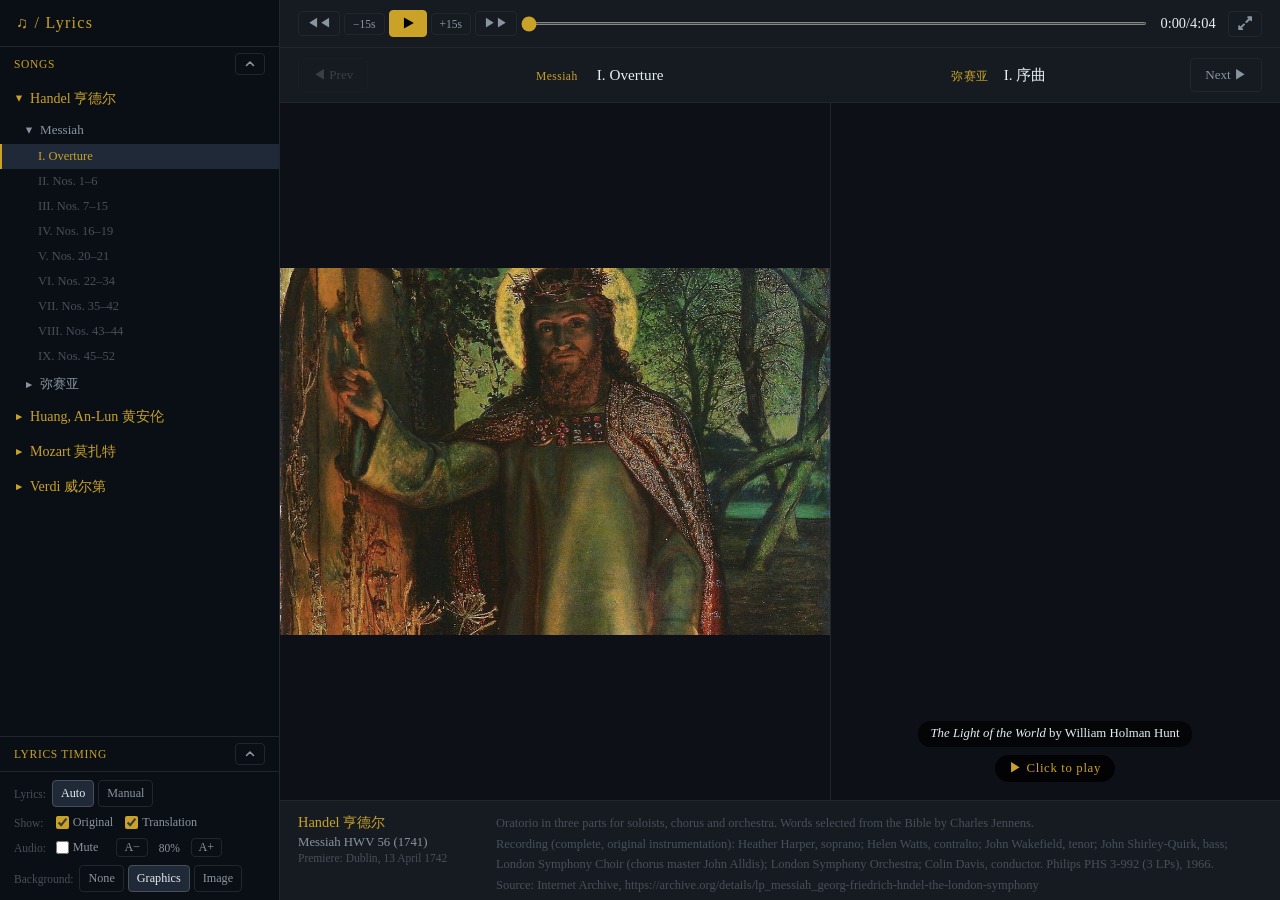
==== index.html @ 3112aa7f "Set default lyrics font size to 80%; update related documentation" ====
<!DOCTYPE html>
<html lang="zh-CN">
<head>
  <meta charset="UTF-8">
  <meta name="viewport" content="width=device-width, initial-scale=1.0">
  <title>Player with Lyrics</title>
  <link rel="stylesheet" href="common.css">
</head>
<body>
<div id="app">

  <!-- ══════════════════════════════════════
       LEFT PANE — navigation tree
  ═══════════════════════════════════════ -->
  <aside id="left-pane">
    <div id="left-header">
      <h1>&#9835; / Lyrics</h1>
    </div>
    <div id="tree-panel">
      <!-- Open by default; the arrow collapses it to this title bar (see setTreePanelOpen) -->
      <div id="tree-header">
        <h2>SONGS</h2>
        <button class="ctrl-btn" id="btn-tree-toggle" aria-expanded="true" aria-controls="composer-tree"
                title="Hide songs"><svg viewBox="0 0 12 12" aria-hidden="true"><path d="M2.5 7.5 6 4l3.5 3.5"/></svg></button>
      </div>
      <div id="composer-tree"></div>
    </div>
    <div id="timing-panel" class="collapsed">
      <div id="timing-header">
        <h2>LYRICS TIMING</h2>
        <button class="ctrl-btn" id="btn-timing-toggle" aria-expanded="false" aria-controls="timing-body"
                title="Show lyrics timing"><svg viewBox="0 0 12 12" aria-hidden="true"><path d="M2.5 7.5 6 4l3.5 3.5"/></svg></button>
      </div>
      <div id="timing-body">
        <div id="timing-status"></div>
        <div id="timing-buttons">
          <button class="ctrl-btn" id="btn-record"       aria-pressed="false"
                  title="Record: while the audio plays, each line you advance to in manual mode gets the current audio time">&#9679; Rec</button>
          <button class="ctrl-btn" id="btn-timing-save"  title="Save this movement's timing to a .timing.js file (put it next to the MP3)">Save</button>
          <button class="ctrl-btn" id="btn-timing-load"  title="Load .timing.js (or older .timing.json) file(s)">Load</button>
          <button class="ctrl-btn" id="btn-timing-clear" title="Discard the timing recorded in this browser for this movement">Clear</button>
          <button class="ctrl-btn" id="btn-timing-clear-all" title="Discard the timing recorded in this browser for every movement">Clear all</button>
          <button class="ctrl-btn" id="btn-timing-export"
                  title="Write every timing kept in this browser next to its MP3 as .timing.js. Pick the app folder (the one with index.html) or the MP3 folder.">Export to MP3 folders</button>
        </div>
        <!-- Row 1: selected line's number, audio time elapsed. Row 2: its first characters, its start time (seconds),
             or a hint when no line is selected -->
        <div id="timing-line-time" title="Selected lyric line" hidden>
          <span id="line-number"></span><span id="line-elapse" title="Audio time elapsed"></span>
          <span id="line-text"></span><span id="line-start" title="Start time of the line"></span>
          <span id="line-hint" hidden>(No line selected)</span>
        </div>
        <input type="file" id="timing-file-input" accept=".js,.json" multiple hidden>
      </div>
    </div>
    <div id="view-panel" class="collapsed">
      <!-- Smartphone only: the panel starts collapsed to this title bar unless the URL says open; see setViewPanelOpen -->
      <div id="view-header">
        <h2>VIEW OPTIONS</h2>
        <button class="ctrl-btn" id="btn-view-toggle" aria-expanded="false" aria-controls="view-body"
                title="Show view options"><svg viewBox="0 0 12 12" aria-hidden="true"><path d="M2.5 7.5 6 4l3.5 3.5"/></svg></button>
      </div>
      <div id="view-body">
        <div id="mode-toggle" role="group" aria-label="Lyrics highlight mode">
          <span id="mode-toggle-label">Lyrics:</span>
          <button class="ctrl-btn" data-mode="auto"   title="Highlight follows audio playback">Auto</button>
          <button class="ctrl-btn" data-mode="manual" title="Operator advances lyrics: &darr; / &rarr; next, &uarr; / &larr; back">Manual</button>
        </div>
        <div id="lyrics-shown" role="group" aria-label="Lyrics shown"
             title="Which lyrics and titles to show; at least one must be checked">
          <span id="lyrics-shown-label">Show:</span>
          <label><input type="checkbox" value="original"    checked> Original</label>
          <label><input type="checkbox" value="translation" checked> Translation</label>
        </div>
        <!-- On a mobile device the Mute box is hidden and the row is titled Font: instead (see common.css) -->
        <div id="audio-options" role="group" aria-labelledby="audio-options-label">
          <span id="audio-options-label"><span class="label-audio">Audio:</span><span class="label-font">Font:</span></span>
          <label title="Silence the audio; it keeps playing, so the lyrics follow it as usual"><input type="checkbox" id="chk-mute"> Mute</label>
          <span id="font-size-ctl" title="Lyrics font size">
            <button class="ctrl-btn" id="btn-font-down" aria-label="Smaller lyrics">A&minus;</button>
            <span id="font-size-value" title="Click to reset">80%</span>
            <button class="ctrl-btn" id="btn-font-up" aria-label="Larger lyrics">A+</button>
          </span>
        </div>
        <!-- Behind the lyrics panel: the plain page color, graphics or a picture (see BACKGROUND in app.js) -->
        <div id="background-toggle" role="group" aria-label="Lyrics background">
          <span id="background-toggle-label">Background:</span>
          <button class="ctrl-btn" data-bg="none"     title="Plain background">None</button>
          <button class="ctrl-btn" data-bg="graphics" title="Soft colored lights, drifting while the music plays">Graphics</button>
          <button class="ctrl-btn" data-bg="image"    title="The movement's picture, dimmed and blurred">Image</button>
        </div>
        <!-- Which version of the pictures Image mode shows, for a movement that has two (see PICTURE VERSIONS in
             app.js); shown only then -->
        <div id="pictures-toggle" role="group" aria-label="Image set" hidden>
          <span id="pictures-toggle-label">Image set:</span>
          <button class="ctrl-btn" data-pictures="1">1</button>
          <button class="ctrl-btn" data-pictures="2">2</button>
        </div>
      </div>
    </div>
  </aside>

  <!-- ══════════════════════════════════════
       RIGHT PANE
  ═══════════════════════════════════════ -->
  <main id="right-pane">

    <!-- Playback control section -->
    <div id="playback-controls">
      <!-- &#xFE0E; after each triangle: draw it as text, as a computer does, not as an emoji (iPhone). The play / pause
           icon is an SVG (see showPlaying in app.js), so it looks the same whatever fonts the device has -->
      <button class="ctrl-btn" id="btn-rewind-start" title="Rewind to beginning">&#9664;&#xFE0E;&#9664;&#xFE0E;</button>
      <button class="ctrl-btn" id="btn-rewind-15"    title="Rewind 15 seconds">&#8722;15s</button>
      <button class="ctrl-btn" id="btn-play-pause"   title="Play / Pause"
              aria-label="Play / Pause"><svg viewBox="0 0 12 12" aria-hidden="true"><path d="M2.5 1.25 11 6l-8.5 4.75z"/></svg></button>
      <button class="ctrl-btn" id="btn-ff-15"        title="Fast forward 15 seconds">+15s</button>
      <button class="ctrl-btn" id="btn-ff-end"       title="Fast forward to end">&#9654;&#xFE0E;&#9654;&#xFE0E;</button>
      <input  type="range"     id="progress-bar" min="0" max="10000" value="0" step="1">
      <!-- The time and Max stay together: on a phone they wrap to their own row as one -->
      <div id="time-max">
        <span   id="time-display">0:00/0:00</span>
        <button class="ctrl-btn" id="btn-maximize" title="Maximize lyrics panel (Esc to restore)"
                aria-label="Maximize lyrics panel"><svg viewBox="0 0 12 12"
                aria-hidden="true"><path d="M7 5l4-4M8.5 1H11v2.5M5 7l-4 4M1 8.5V11h2.5"/></svg></button>
      </div>
    </div>

    <!-- Song navigation section (Prev / Next + now playing) -->
    <div id="song-nav">
      <button class="ctrl-btn" id="btn-prev">&#9664; Prev</button>
      <div id="now-playing">
        <span id="np-original"><span id="np-label"></span>
          <span id="np-title">Select a movement to begin</span></span>
        <span id="np-translation" hidden><span id="np-label-translation"></span><span id="np-title-translation"></span></span>
      </div>
      <button class="ctrl-btn" id="btn-next">Next &#9654;</button>
      <button class="ctrl-btn" id="btn-play-pause-max" title="Play / Pause (Space)"
              aria-label="Play / Pause" hidden><svg viewBox="0 0 12 12" aria-hidden="true"><path d="M2.5 1.25 11 6l-8.5 4.75z"/></svg></button>
      <button class="ctrl-btn" id="btn-restore" title="Back to the normal layout (Esc)"
              aria-label="Back to the normal layout" hidden><svg viewBox="0 0 12 12"
              aria-hidden="true"><path d="M11 1 7 5M7 2.5V5h2.5M1 11l4-4M2.5 7H5v2.5"/></svg></button>
    </div>

    <!-- Song playing section -->
    <div id="song-display">
      <!-- Background behind the lyrics (see BACKGROUND in app.js): graphics, or a picture that falls back to them -->
      <div id="lyrics-bg" aria-hidden="true">
        <div class="bg-graphics"><span></span><span></span><span></span></div>
        <img class="bg-image" alt="">
      </div>
      <!-- Thumbnail overlay: visible before playback, click to play. It covers exactly the lyrics panel(s) below it:
           one panel, or two (original | translation, same split as the real lyrics) while the lyrics are bilingual -->
      <div id="thumbnail-overlay" class="hidden">
        <div class="thumbnail-panel"><img id="thumbnail-img" src="" alt=""></div>
        <div class="thumbnail-panel thumbnail-panel-2"></div>
        <!-- The picture's title and painter (see PICTURE CAPTION in app.js), above the hint -->
        <div id="thumbnail-labels">
          <div id="picture-caption" hidden></div>
          <div id="thumbnail-play-hint">&#9654; Click to play</div>
        </div>
      </div>
      <div id="manual-hint" hidden><span id="rec-indicator" hidden>&#9679; REC</span>&darr;&rarr; next &nbsp; &uarr;&larr; back &nbsp; (swipe: up = next, down = back)</div>
      <div id="lyrics-container">
        <div id="lyrics-inner">
          <div class="lyrics-spacer"></div>
          <p class="no-song-msg">Select a movement from the left panel to begin.</p>
          <div class="lyrics-spacer"></div>
        </div>
      </div>
    </div>

    <!-- Info pane -->
    <div id="info-pane">
      <div id="info-left">
        <div id="info-composer">&#8212;</div>
        <div id="info-work"></div>
        <div id="info-dates"></div>
      </div>
      <div id="info-description">Select a song to see composer and work details.</div>
    </div>

  </main>
</div>

<audio id="audio" preload="metadata"></audio>

<script src="app.js"></script>
</body>
</html>
---- common.css ----
/* ============================================================
   CSS CUSTOM PROPERTIES (configuration via URL params)
   URL params: ?above-color=%23aaa&above-bg=transparent
               &below-color=%23aaa&below-bg=transparent
============================================================ */
:root {
  --lyrics-above-color: #7f94b0;
  --lyrics-above-bg: transparent;
  --lyrics-below-color: #9fb4d0;
  --lyrics-below-bg: transparent;
  --lyrics-current-color: #ffffff;
  --lyrics-current-bg: rgba(201, 162, 39, 0.12);
  --lyrics-current-border: #c9a227;
  --lyrics-chinese-width: 45%;   /* bilingual lyrics: the Chinese column (default; drag the divider to change) */
  --lyrics-original-width: var(--lyrics-chinese-width);  /* the left column (see "Bilingual lyrics" below) */
  --bg-dim: 0.7;    /* lyrics background: how much of it the page color covers, 0 to 0.95 (URL: bg-dim, percent) */
  --bg-blur: 4px;   /* lyrics background: blur of the picture (URL: bg-blur, px) */

  --bg-primary:   #0d1117;
  --bg-secondary: #161b22;
  --bg-nav:       #0a0e15;
  --accent:       #c9a227;
  --accent-light: #e8c547;
  --text-primary:   #e6edf3;
  --text-secondary: #8b949e;
  --text-muted:     #484f58;
  --border:         #21262d;
  --nav-hover:      #1c2128;
  --nav-active:     #1f2937;
}

* { box-sizing: border-box; margin: 0; padding: 0; }

/* Mobile browsers (iOS Safari especially) enlarge text when the phone is turned to landscape: keep it as styled */
html { -webkit-text-size-adjust: 100%; text-size-adjust: 100%; }

body {
  font-family: 'Georgia', 'Noto Serif SC', serif;
  background: var(--bg-primary);
  color: var(--text-primary);
  height: 100vh;
  height: 100dvh;
  overflow: hidden;
}

/* ============ APP GRID ============ */
#app {
  display: grid;
  grid-template-columns: 280px 1fr;
  height: 100vh;
}

/* ============ LEFT PANE ============ */
#left-pane {
  background: var(--bg-nav);
  border-right: 1px solid var(--border);
  display: flex;
  flex-direction: column;
  overflow: hidden;
}

#left-header {
  padding: 14px 16px;
  border-bottom: 1px solid var(--border);
  flex-shrink: 0;
}

#left-header h1 {
  font-size: 1rem;
  color: var(--accent);
  font-weight: normal;
  letter-spacing: 0.08em;
}

/* ─── Songs panel: the tree under a title bar with an arrow; open by default ─── */
/* It keeps the pane's free height even when collapsed, so the panels under it stay docked at the bottom (not on a
   mobile device, where the timing panel is hidden: see below) */
#tree-panel {
  flex: 1;
  min-height: 0;
  display: flex;
  flex-direction: column;
}

#tree-header {
  display: flex;
  align-items: center;
  justify-content: space-between;
  padding: 6px 14px;
  flex-shrink: 0;
}

#tree-panel h2 {
  font-size: 0.72rem;
  font-weight: normal;
  color: var(--accent);
  letter-spacing: 0.06em;
}

/* The tree opens downward, under the title: the arrow points down while collapsed, up while open */
#tree-panel.collapsed #btn-tree-toggle { transform: rotate(180deg); }
#tree-panel.collapsed #composer-tree { display: none; }

#composer-tree {
  flex: 1;
  overflow-y: auto;
  padding: 0 0 6px;
}

/* Tree nodes */
.tree-composer-header,
.tree-work-header {
  display: flex;
  align-items: center;
  gap: 6px;
  cursor: pointer;
  user-select: none;
  transition: background 0.15s;
}

.tree-composer-header {
  padding: 8px 14px;
  font-size: 0.88rem;
  color: var(--accent);
}

.tree-composer-header:hover { background: var(--nav-hover); }

.tree-work-header {
  padding: 6px 14px 6px 24px;
  font-size: 0.82rem;
  color: var(--text-secondary);
}

.tree-work-header:hover {
  background: var(--nav-hover);
  color: var(--text-primary);
}

/* The selected work (see SELECT WORK in app.js), highlighted like the selected movement */
.tree-work-header.active {
  background: var(--nav-active);
  color: var(--accent);
  border-left: 2px solid var(--accent);
  padding-left: 22px;
}

/* The selected artist (see SELECT ARTIST in app.js), highlighted the same way */
.tree-composer-header.active {
  background: var(--nav-active);
  border-left: 2px solid var(--accent);
  padding-left: 12px;
}

.tree-toggle {
  font-size: 0.65rem;
  display: inline-block;
  width: 10px;
  transition: transform 0.2s;
  flex-shrink: 0;
}

.tree-works, .tree-movements {
  display: none;
}

.tree-composer.open > .tree-works { display: block; }
.tree-work.open > .tree-movements { display: block; }
.tree-composer.open > .tree-composer-header .tree-toggle { transform: rotate(90deg); }
.tree-work.open > .tree-work-header .tree-toggle { transform: rotate(90deg); }

.tree-movement {
  display: flex;
  align-items: baseline;
  gap: 6px;
  padding: 5px 14px 5px 38px;
  font-size: 0.78rem;
  color: var(--text-muted);
  cursor: pointer;
  transition: background 0.15s, color 0.15s;
}

.tree-movement:hover {
  background: var(--nav-hover);
  color: var(--text-secondary);
}

.tree-movement.active {
  background: var(--nav-active);
  color: var(--accent);
  border-left: 2px solid var(--accent);
  padding-left: 36px;
}

/* ─── Lyrics timing recorder (bottom of left pane) ─── */
#timing-panel {
  flex-shrink: 0;
  border-top: 1px solid var(--border);
  padding: 10px 14px 12px;
}

#timing-header {
  display: flex;
  align-items: center;
  justify-content: space-between;
  margin-bottom: 4px;
}

#timing-panel h2 {
  font-size: 0.72rem;
  font-weight: normal;
  color: var(--accent);
  letter-spacing: 0.06em;
}

/* Up arrow; turned to point down while the panel is open. The Songs panel's arrow (above) looks the same */
#btn-timing-toggle,
#btn-tree-toggle {
  margin-left: auto;
  display: flex;
  padding: 4px 8px;
}
#btn-timing-toggle svg,
#btn-tree-toggle svg {
  width: 12px;
  height: 12px;
  fill: none;
  stroke: currentColor;
  stroke-width: 1.6;
  stroke-linecap: round;
  stroke-linejoin: round;
}
#timing-panel:not(.collapsed) #btn-timing-toggle { transform: rotate(180deg); }

/* Collapsed (the default): only the title and the arrow show */
#timing-panel.collapsed { padding: 6px 14px; }
#timing-panel.collapsed #timing-header { margin-bottom: 0; }
#timing-panel.collapsed #timing-body { display: none; }

/* The lyrics timing recorder is for a computer: never shown on a mobile device (a phone in portrait or landscape, a
   tablet: a touch screen without a mouse), nor in a window as narrow as a phone's. With nothing to keep docked at the
   bottom, the collapsed Songs panel shrinks to its title bar, so the View Options panel moves up under it */
@media (max-width: 700px), (pointer: coarse) and (hover: none) {
  #timing-panel { display: none; }
  #tree-panel.collapsed { flex: none; }
}

#timing-status {
  font-size: 0.72rem;
  color: var(--text-secondary);
  line-height: 1.5;
  white-space: pre-line;
  min-height: 4.5em;  /* 3 lines: no layout shift when the recording hint appears */
  margin-bottom: 8px;
}

#timing-buttons {
  display: grid;
  grid-template-columns: repeat(4, 1fr);
  gap: 4px;
}

#timing-buttons .ctrl-btn { padding: 5px 4px; font-size: 0.74rem; }
#timing-buttons #btn-timing-export { grid-column: 2 / -1; }

/* Selected lyric line, under the buttons: two rows of two columns
   (line number, elapsed time / first characters, start time) */
#timing-line-time {
  display: grid;
  grid-template-columns: auto auto;
  justify-content: start;
  align-items: center;
  gap: 4px 12px;
  margin-top: 8px;
  font-size: 0.72rem;
  color: var(--text-secondary);
  font-variant-numeric: tabular-nums;
}
#timing-line-time[hidden] { display: none; }

/* Shown instead of the first characters and start time while no line is selected */
#line-hint {
  grid-column: 1 / -1;
  font-style: italic;
}

/* The line's first characters: highlighted so the line is easy to spot by eye */
#line-text {
  justify-self: start;
  background: var(--accent);
  color: var(--bg-primary);
  font-weight: 600;
  padding: 1px 6px;
  border-radius: 3px;
}

#btn-record.recording,
#btn-record.recording:hover {
  background: #b3261e;
  border-color: #b3261e;
  color: #fff;
}

#rec-indicator { color: #ff5c52; margin-right: 8px; }

/* ─── Lyrics mode, lyrics shown, mute (bottom of left pane, under the timing panel) ─── */
#view-panel {
  flex-shrink: 0;
  border-top: 1px solid var(--border);
  padding: 8px 14px;
}

#view-body {
  display: flex;
  flex-wrap: wrap;
  align-items: center;
  justify-content: space-between;
  gap: 8px;
}

/* Title bar and arrow: smartphones only, where the panel is collapsible (see the max-width media query at the end) */
#view-header { display: none; }

#view-panel .ctrl-btn { padding: 5px 8px; font-size: 0.76rem; }

/* Original / Translation check boxes, and the Mute check box: a row each */
#lyrics-shown,
#audio-options {
  flex-basis: 100%;
  display: flex;
  align-items: center;
  gap: 12px;
  font-size: 0.76rem;
  color: var(--text-secondary);
}

#lyrics-shown-label,
#audio-options-label {
  min-width: 3.1em;  /* the wider one ("Audio:"), so the two rows' boxes line up */
  font-size: 0.72rem;
  color: var(--text-muted);
  margin-right: -6px;
}

#lyrics-shown label,
#audio-options label {
  display: flex;
  align-items: center;
  gap: 4px;
  cursor: pointer;
}

/* index1.html hides the Mute box (display: flex above would override the hidden attribute) */
#audio-options label[hidden] { display: none; }

/* index.html titles the row Audio: (Mute and the font size), or Font: where the Mute box is hidden (below) */
#audio-options-label .label-font { display: none; }

/* A mobile device (a touch screen without a mouse) has its own volume buttons: no Mute box there, so the row holds only
   the font size and is titled Font:, as on index1.html. app.js keeps the audio unmuted there (see MUTE) */
@media (pointer: coarse) and (hover: none) {
  #audio-options label:has(#chk-mute) { display: none; }
  #audio-options-label .label-audio { display: none; }
  #audio-options-label .label-font { display: inline; }
}

#lyrics-shown input,
#audio-options input { accent-color: var(--accent); cursor: pointer; }

/* The last checked box can't be unchecked */
#lyrics-shown label:has(input:disabled) { cursor: default; }
#lyrics-shown input:disabled { cursor: default; }

/* ============ RIGHT PANE ============ */
#right-pane {
  display: grid;
  grid-template-rows: auto auto 1fr 100px;
  overflow: hidden;
}

/* ─── Song navigation (Prev / Next + now playing) ─── */
#song-nav {
  display: flex;
  align-items: center;
  justify-content: space-between;
  padding: 10px 18px;
  background: var(--bg-secondary);
  border-bottom: 1px solid var(--border);
  gap: 12px;
  flex-shrink: 0;
}

#now-playing {
  flex: 1;
  text-align: center;
  min-width: 0;
  white-space: nowrap;
  overflow: hidden;
  text-overflow: ellipsis;
}

#np-label, #np-label-translation {
  font-size: 0.72rem;
  color: var(--accent);
  letter-spacing: 0.04em;
}

#np-title, #np-title-translation {
  font-size: 0.95rem;
  color: var(--text-primary);
}

/* Space between work name and movement title (none while no song is selected) */
#np-label:not(:empty) + #np-title,
#np-label-translation:not(:empty) + #np-title-translation:not(:empty) { margin-left: 1em; }

/* "work translation  movement translation" after the original titles, no parentheses */
#np-translation {
  margin-left: 2em;
  font-size: 0.95rem;
  color: var(--text-secondary);
}

/* While the lyrics panel shows two columns, the titles split the same way: the original
   titles centered over the original lyrics, the translations over the translations
   (same --lyrics-original-width, so dragging the divider moves both) */
#right-pane:has(#lyrics-inner.bilingual) #now-playing {
  display: grid;
  grid-template-columns: var(--lyrics-original-width) 1fr;
  align-items: baseline;
}

#right-pane:has(#lyrics-inner.bilingual) #now-playing > * {
  min-width: 0;
  padding: 0 12px;
  overflow: hidden;
  text-overflow: ellipsis;
}

#right-pane:has(#lyrics-inner.bilingual) #np-translation { margin-left: 0; }

/* A mobile device (a touch screen without a mouse) or a window as narrow as a phone's (the same media query as
   compactNowPlaying in app.js, which shows only the movement titles there, cut short): with both titles shown, the
   original sits right after Prev and the translation right before Next, each as wide as its text (they share the
   room when both don't fit), instead of each centered in its share of the bar. A single title stays centered.
   Prev and Next are as small as the phone-sized playback buttons (see "Smartphone sizes" below), leaving the titles
   more room */
@media (max-width: 700px), (pointer: coarse) and (hover: none) {
  #song-nav { gap: 6px; }
  #song-nav #btn-prev,
  #song-nav #btn-next { padding: 3px 6px; font-size: 0.66rem; }
  #now-playing:has(> #np-translation:not([hidden])),
  #right-pane:has(#lyrics-inner.bilingual) #now-playing {
    display: grid;
    grid-template-columns: minmax(0, auto) minmax(0, auto);
    justify-content: space-between;
    column-gap: 12px;
  }
  #now-playing:has(> #np-translation:not([hidden])) > *,
  #right-pane:has(#lyrics-inner.bilingual) #now-playing > * {
    min-width: 0;
    margin: 0;
    padding: 0;
    overflow: hidden;
    text-overflow: ellipsis;
  }
  /* Bilingual lyrics but no title translation: the original title alone, centered */
  #right-pane:has(#lyrics-inner.bilingual) #now-playing:has(> #np-translation[hidden]) {
    grid-template-columns: minmax(0, auto);
    justify-content: center;
  }
}

/* ─── Song Display (lyrics area) ─── */
#song-display {
  --lyrics-side-pad: 0px;  /* the lyrics panel's side margins (none: the lyrics span the full width, as in maximized
                              mode); the thumbnail overlay keeps the same (see below) */
  overflow: hidden;
  position: relative;
  background: var(--bg-primary);
}

#lyrics-container[data-mode="manual"] { touch-action: none; }  /* swipes step the lines, see SWIPE in app.js */

/* ─── Lyrics background (see BACKGROUND in app.js) ───
   #song-display's data-bg is none, graphics or image. The background fills the song area behind the lyrics: its own
   stacking context (isolation) lets z-index -1 put it above the song area's color and below everything in it. The
   page color covers it at --bg-dim, so the lyrics stay easy to read. Image mode shows the picture once it has loaded
   (.has-image), the graphics until then and when there is none */
#song-display { isolation: isolate; }

#lyrics-bg {
  position: absolute;
  inset: 0;
  z-index: -1;
  overflow: hidden;
  pointer-events: none;
  display: none;
}
#song-display[data-bg="graphics"] #lyrics-bg,
#song-display[data-bg="image"] #lyrics-bg { display: block; }

#lyrics-bg::after {
  content: '';
  position: absolute;
  inset: 0;
  background: var(--bg-primary);
  opacity: var(--bg-dim);
  transition: opacity 0.8s ease;
}

.bg-image,
.bg-graphics { display: none; }
#song-display[data-bg="graphics"] .bg-graphics,
#song-display[data-bg="image"] #lyrics-bg:not(.has-image) .bg-graphics { display: block; }
#song-display[data-bg="image"] #lyrics-bg.has-image .bg-image { display: block; }

/* The picture covers the area; scaled up a little so the blur doesn't leave pale edges */
.bg-image {
  position: absolute;
  inset: 0;
  width: 100%;
  height: 100%;
  object-fit: cover;
  object-position: center 30%;  /* a portrait's face rather than its chest */
  filter: blur(var(--bg-blur)) saturate(0.85);
  transform: scale(1.08);
  transition: filter 0.8s ease, transform 0.8s ease;
}

/* Image mode before playback, while the thumbnail overlay is up (see "Thumbnail overlay" below): the movement's
   picture is shown as it is, sharp and not dimmed, filling the song area, with "▶ Click to play" over it; the overlay
   is see-through, its thumbnail and the lyrics hidden. When the music starts (the overlay goes) the picture blurs and
   dims behind the lyrics as they fade in. Without a picture (.has-image) the usual thumbnail overlay shows */
#song-display[data-bg="image"]:has(#lyrics-bg.has-image) #thumbnail-overlay { background: transparent; }
#song-display[data-bg="image"]:has(#lyrics-bg.has-image) .thumbnail-panel { visibility: hidden; }
#song-display[data-bg="image"]:has(#lyrics-bg.has-image) #thumbnail-labels { left: 16px; }
#lyrics-container { transition: opacity 0.6s ease; }
#song-display[data-bg="image"]:has(#lyrics-bg.has-image):has(#thumbnail-overlay:not(.hidden)) #lyrics-container {
  opacity: 0;
}
#song-display[data-bg="image"]:has(#thumbnail-overlay:not(.hidden)) #lyrics-bg::after { opacity: 0; }
#song-display[data-bg="image"]:has(#thumbnail-overlay:not(.hidden)) .bg-image { filter: none; transform: none; }

/* Graphics: three soft lights, two in the movement's hue (--bg-hue, set by app.js) and one in the accent gold,
   drifting slowly while the music plays (#song-display.playing) and still otherwise. Only transforms are animated,
   so the browser doesn't repaint them */
.bg-graphics {
  position: absolute;
  inset: 0;
  background: hsl(var(--bg-hue, 220) 45% 7%);
}

.bg-graphics span {
  position: absolute;
  width: 75%;
  height: 90%;
  border-radius: 50%;
  will-change: transform;
  animation: 31s ease-in-out infinite alternate bg-drift-1;
  animation-play-state: paused;
}
.bg-graphics span:nth-child(1) {
  left: -15%;
  top: -25%;
  background: radial-gradient(closest-side, hsl(var(--bg-hue, 220) 75% 58%), transparent);
}
.bg-graphics span:nth-child(2) {
  right: -20%;
  bottom: -30%;
  background: radial-gradient(closest-side, hsl(calc(var(--bg-hue, 220) + 50) 70% 52% / 0.9), transparent);
  animation-name: bg-drift-2;
  animation-duration: 43s;
}
.bg-graphics span:nth-child(3) {
  left: 25%;
  top: 20%;
  width: 55%;
  height: 65%;
  background: radial-gradient(closest-side, rgba(201, 162, 39, 0.55), transparent);
  animation-name: bg-drift-3;
  animation-duration: 37s;
}
#song-display.playing .bg-graphics span { animation-play-state: running; }

@keyframes bg-drift-1 { to { transform: translate(30%, 25%) scale(1.25); } }
@keyframes bg-drift-2 { to { transform: translate(-35%, -20%) scale(0.85); } }
@keyframes bg-drift-3 { to { transform: translate(-30%, 15%) rotate(40deg) scale(1.3); } }

@media (prefers-reduced-motion: reduce) {
  .bg-graphics span { animation: none; }
}

/* A shadow under the lyrics' letters keeps them clear of the background's brighter spots */
#song-display:is([data-bg="graphics"], [data-bg="image"]) :is(.lyric-line, .lyric-meta) {
  text-shadow: 0 1px 3px rgba(0, 0, 0, 0.75);
}

#lyrics-container {
  height: 100%;
  overflow-y: auto;
  scroll-behavior: smooth;
  padding: 0 var(--lyrics-side-pad);
}

#lyrics-inner {
  min-height: 100%;
  display: flex;
  flex-direction: column;
}

.lyrics-spacer {
  flex: 1;
  min-height: 40px;
}

.lyric-meta {
  font-size: 0.78rem;
  font-style: italic;
  color: var(--accent);
  opacity: 0.7;
  padding: 4px 12px;
  line-height: 1.8;
}

/* Tight spacing, large font: box height = font-size × 1.4 + 8px padding */
.lyric-line {
  padding: 4px 14px;
  border-radius: 4px;
  border-left: 3px solid transparent;
  font-size: calc(1.95rem * var(--lyrics-font-scale, 1));
  line-height: 1.4;
  white-space: pre-wrap;  /* keep a line's "\n" and spaces as written (e.g. indent after "\n") */
  cursor: pointer;
  transition: color 0.4s ease, background 0.4s ease, font-size 0.3s ease, opacity 0.4s ease, border-color 0.3s ease;
  margin: 1px 0;
}

.lyric-line.before {
  color: var(--lyrics-above-color);
  background: var(--lyrics-above-bg);
  opacity: 0.9;
}

.lyric-line.current {
  color: var(--lyrics-current-color);
  background: var(--lyrics-current-bg);
  border-left-color: var(--lyrics-current-border);
}

.lyric-line.after {
  color: var(--lyrics-below-color);
  background: var(--lyrics-below-bg);
  opacity: 0.9;
}

.lyric-line.distant {
  opacity: 0.28;
}

/* Bilingual lyrics: the panel is divided into two columns, original | translation,
   split at --lyrics-original-width (the divider can be dragged, see app.js). Each line
   is one row holding both, so they share one highlight and stay level. The cells, not
   the row, carry the side padding, so the column boundary lands on the divider. */
#lyrics-inner.bilingual { position: relative; }

/* The Chinese column is --lyrics-chinese-width wide on whichever side it is. On the left
   (the original is Chinese, or neither is) that is the left column's width, as set in
   :root. On the right (.chinese-translation, set by renderLyrics from the work's
   language / translationLanguage) the left column gets the rest. Set on #right-pane so
   the top bar titles split the same way. */
#right-pane:has(#lyrics-inner.chinese-translation) {
  --lyrics-original-width: calc(100% - var(--lyrics-chinese-width));
}

/* The divider: a wide, invisible grab area around a 1px line */
.lyrics-divider {
  position: absolute;
  top: 0;
  bottom: 0;
  left: var(--lyrics-original-width);
  width: 13px;
  margin-left: -6px;
  cursor: col-resize;
  touch-action: none;
  z-index: 1;
}

.lyrics-divider::before {
  content: '';
  position: absolute;
  top: 0;
  bottom: 0;
  left: 6px;
  border-left: 1px solid var(--border);
  transition: border-color 0.15s;
}

.lyrics-divider:hover::before,
.lyrics-divider.dragging::before { border-left-color: var(--accent); }

#lyrics-inner.bilingual .lyric-line,
#lyrics-inner.bilingual .lyric-meta {
  display: grid;
  grid-template-columns: var(--lyrics-original-width) 1fr;
  padding-left: 0;
  padding-right: 0;
}

/* Same (invisible) left border as a line, so the heading's columns line up with the lines' */
#lyrics-inner.bilingual .lyric-meta { border-left: 3px solid transparent; }

#lyrics-inner.bilingual .lyric-original    { padding: 0 24px 0 14px; }
#lyrics-inner.bilingual .lyric-translation { padding: 0 14px 0 24px; }

.no-song-msg {
  color: var(--text-muted);
  text-align: center;
  font-style: italic;
  font-size: 0.95rem;
  margin-top: 40px;
}

/* ─── Thumbnail overlay (shown before playback starts) ───
   It is the placeholder of the lyrics panel(s): the same box as the real lyrics (the song area less
   the same side margins, --lyrics-side-pad), and, while the lyrics are bilingual, the same two
   columns split at --lyrics-original-width, with the divider between them. The thumbnail sits in the
   first (original) panel and the hint in the second. */
#thumbnail-overlay {
  position: absolute;
  inset: 0 var(--lyrics-side-pad);
  display: flex;
  background: var(--bg-primary);
  z-index: 10;
  cursor: pointer;
  transition: opacity 0.6s ease;
}

#thumbnail-overlay.hidden {
  opacity: 0;
  pointer-events: none;
}

.thumbnail-panel {
  flex: 1;
  min-width: 0;
  min-height: 0;
  display: flex;
  align-items: center;
  justify-content: center;
}

.thumbnail-panel-2 { display: none; }

/* Two columns, like the lyrics (see "Bilingual lyrics" above) */
#right-pane:has(#lyrics-inner.bilingual) #thumbnail-overlay {
  display: grid;
  grid-template-columns: var(--lyrics-original-width) 1fr;
}
#right-pane:has(#lyrics-inner.bilingual) .thumbnail-panel-2 {
  display: block;
  border-left: 1px solid var(--border);
}

#thumbnail-overlay img {
  max-width: 100%;
  max-height: 100%;
  object-fit: contain;
  display: block;
}

/* The picture's caption (see PICTURE CAPTION in app.js) above the hint, centered at the bottom */
#thumbnail-labels {
  position: absolute;
  bottom: 18px;
  left: 16px;
  right: 16px;
  display: flex;
  flex-direction: column;
  align-items: center;
  gap: 8px;
  pointer-events: none;
}

#picture-caption {
  max-width: 40em;
  background: rgba(0,0,0,0.7);  /* readable over any picture */
  color: var(--text-primary);
  font-size: 0.8rem;
  line-height: 1.4;
  padding: 4px 12px;
  border-radius: 12px;
  text-align: center;
}
#picture-caption[hidden] { display: none; }
#picture-caption cite { font-style: italic; }

#thumbnail-play-hint {
  background: rgba(0,0,0,0.8);  /* dark enough to read over a light picture too (Image background mode) */
  color: var(--accent);
  font-size: 0.8rem;
  padding: 5px 14px;
  border-radius: 20px;
  letter-spacing: 0.05em;
  white-space: nowrap;
  pointer-events: none;
}

/* Bilingual: the caption and hint are centered in the second panel, beside the picture */
#right-pane:has(#lyrics-inner.bilingual) #thumbnail-labels {
  left: calc(var(--lyrics-original-width) + 16px);
}

/* ─── Playback controls (first panel of the right pane) ─── */
#playback-controls {
  display: flex;
  align-items: center;
  gap: 4px;
  padding: 10px 18px;
  background: var(--bg-secondary);
  border-bottom: 1px solid var(--border);
  flex-shrink: 0;
}

.ctrl-btn {
  background: none;
  border: 1px solid var(--border);
  color: var(--text-secondary);
  border-radius: 4px;
  padding: 6px 10px;
  cursor: pointer;
  font-size: 0.8rem;
  transition: background 0.15s, color 0.15s, border-color 0.15s;
  white-space: nowrap;
  font-family: inherit;
}

/* The time and Max (last in the playback controls), a little apart */
#time-max { display: flex; align-items: center; gap: 12px; flex-shrink: 0; }

.ctrl-btn:hover {
  background: var(--nav-hover);
  color: var(--text-primary);
  border-color: var(--accent);
}

.ctrl-btn:disabled {
  opacity: 0.3;
  cursor: default;
  pointer-events: none;
}

#btn-play-pause,
#btn-play-pause-max {
  background: var(--accent);
  color: #000;
  border-color: var(--accent);
  font-size: 1rem;
  padding: 7px 16px;
  min-width: 44px;
}

#btn-play-pause:hover,
#btn-play-pause-max:hover {
  background: var(--accent-light);
  border-color: var(--accent-light);
  color: #000;
}

/* A touch screen keeps :hover after a tap, which would leave the button in the lighter hover color: there it keeps
   its own color, as it does on a computer once the mouse moves off */
@media (hover: none) {
  #btn-play-pause:hover,
  #btn-play-pause-max:hover {
    background: var(--accent);
    border-color: var(--accent);
  }
}

/* The play / pause icon (an SVG, see showPlaying in app.js): one size for both, so the button keeps its width */
#btn-play-pause svg,
#btn-play-pause-max svg {
  width: 1em;
  height: 1em;
  vertical-align: -0.15em;
  fill: currentColor;
}

/* The five playback buttons (Max, inside #time-max, is not a direct child): compact */
#playback-controls > .ctrl-btn { padding: 4px 8px; font-size: 0.72rem; }
#playback-controls > #btn-play-pause { padding: 4px 11px; min-width: 36px; font-size: 0.88rem; }

/* Max: a larger icon */
#btn-maximize { padding: 3px 9px; font-size: 1rem; }

#progress-bar {
  flex: 1;
  height: 3px;
  accent-color: var(--accent);
  cursor: pointer;
  min-width: 40px;
}

/* A mobile device (a touch screen without a mouse) or a window as narrow as a phone's: a thinner bar than the
   browser's own (whose thumb is 16px across), drawn here: a 2px track and a 10px thumb, in a 12px-tall box so it is
   still easy to touch. The played part of the track is filled up to the thumb's center from --progress (0 to 1, set by
   setProgress in app.js); Firefox fills it by itself (::-moz-range-progress) */
@media (max-width: 700px), (pointer: coarse) and (hover: none) {
  #progress-bar {
    -webkit-appearance: none;
    appearance: none;
    height: 12px;
    background: transparent;
  }
  #progress-bar::-webkit-slider-runnable-track {
    height: 2px;
    border-radius: 1px;
    background: linear-gradient(to right,
      var(--accent) calc(5px + (100% - 10px) * var(--progress, 0)), var(--text-muted) 0);
  }
  #progress-bar::-webkit-slider-thumb {
    -webkit-appearance: none;
    appearance: none;
    width: 10px;
    height: 10px;
    margin-top: -4px;  /* centered on the track: (2px - 10px) / 2 */
    border: none;
    border-radius: 50%;
    background: var(--accent);
  }
  #progress-bar::-moz-range-track { height: 2px; border-radius: 1px; background: var(--text-muted); }
  #progress-bar::-moz-range-progress { height: 2px; border-radius: 1px; background: var(--accent); }
  #progress-bar::-moz-range-thumb {
    width: 10px;
    height: 10px;
    border: none;
    border-radius: 50%;
    background: var(--accent);
  }
}

/* The time: bright, in the page's font (Courier New's thin strokes were hard to read); digits of equal width, so
   the text doesn't shift as the time changes */
#time-display {
  font-size: 0.9rem;
  color: var(--text-primary);
  font-variant-numeric: tabular-nums;
  white-space: nowrap;
  min-width: 9ch;
  text-align: right;
}

/* ─── Lyrics highlight mode toggle, and the background toggle (a row of its own, the last of the View Options) ─── */
#mode-toggle,
#background-toggle,
#pictures-toggle {
  display: flex;
  align-items: center;
  gap: 4px;
  flex-shrink: 0;
}

#background-toggle,
#pictures-toggle { flex-basis: 100%; }
#pictures-toggle[hidden] { display: none; }  /* display: flex above would override the hidden attribute */

#mode-toggle-label,
#background-toggle-label,
#pictures-toggle-label {
  font-size: 0.72rem;
  color: var(--text-muted);
  margin-right: 2px;
}

/* Pressed state for toggle buttons (highlight mode) */
.ctrl-btn.active {
  background: var(--nav-active);
  color: var(--text-primary);
  border-color: var(--text-muted);
}

#manual-hint {
  position: absolute;
  right: 14px;
  bottom: 10px;
  font-size: 0.72rem;
  color: var(--text-secondary);
  background: rgba(0,0,0,0.45);
  padding: 3px 10px;
  border-radius: 12px;
  pointer-events: none;
  z-index: 5;
}

/* ─── Info Pane ─── */
#info-pane {
  display: flex;
  align-items: flex-start;
  gap: 18px;
  padding: 12px 18px;
  background: var(--bg-secondary);
  border-top: 1px solid var(--border);
  overflow-y: auto;
}

#info-left {
  flex-shrink: 0;
  min-width: 180px;
}

#info-composer {
  font-size: 0.9rem;
  color: var(--accent);
  margin-bottom: 3px;
}

#info-work {
  font-size: 0.8rem;
  color: var(--text-secondary);
  margin-bottom: 2px;
}

#info-dates {
  font-size: 0.72rem;
  color: var(--text-muted);
}

#info-description {
  font-size: 0.78rem;
  color: var(--text-muted);
  line-height: 1.65;
  white-space: pre-line;
  flex: 1;
}

/* ─── Maximized lyrics panel: hide nav, playback controls + info pane, enlarge lyrics ─── */
#app.lyrics-maximized { grid-template-columns: 1fr; }
#app.lyrics-maximized #left-pane,
#app.lyrics-maximized #playback-controls,
#app.lyrics-maximized #info-pane,
#app.lyrics-maximized #song-nav > :not(#now-playing):not(#btn-play-pause-max):not(#btn-restore) { display: none; }
#app.lyrics-maximized #btn-play-pause-max,
#app.lyrics-maximized #btn-restore { display: inline-block; }
/* The maximize and restore buttons' icons (no labels): two arrows pointing out to the corners (maximize), and the
   reverse, two arrows pointing in to the middle (restore). Sized in rem, not em, so both are the same size although
   the buttons' font sizes differ */
#btn-maximize svg,
#btn-restore svg {
  width: 0.9rem;
  height: 0.9rem;
  vertical-align: -0.1em;
  fill: none;
  stroke: currentColor;
  stroke-width: 1.6;
  stroke-linecap: round;
  stroke-linejoin: round;
}
#app.lyrics-maximized #right-pane { grid-template-rows: auto 1fr; }
#app.lyrics-maximized .lyric-meta { font-size: 1rem; }
#app.lyrics-maximized .lyric-line { font-size: calc(2.7rem * var(--lyrics-font-scale, 1)); }

/* Scrollbar */
::-webkit-scrollbar { width: 5px; }
::-webkit-scrollbar-track { background: transparent; }
::-webkit-scrollbar-thumb { background: var(--text-muted); border-radius: 3px; }

/* Song navigation buttons */
#song-nav .ctrl-btn { padding: 7px 14px; font-size: 0.82rem; }

/* ─── Smartphone layout: playback controls on top, then navigation, then the rest of the player ─── */
@media (max-width: 700px) {
  /* The right pane's panels are rows of the app grid themselves (display: contents), so the playback controls can go
     on top, above the navigation pane. The navigation pane is as tall as its content, up to 64% (then it scrolls);
     the lyrics get the rest, so collapsing the tree moves the song navigation and lyrics up with the View Options
     panel. Maximized, only the song navigation and the lyrics are shown */
  #app { grid-template-columns: 1fr; grid-template-rows: auto fit-content(64%) auto minmax(0, 1fr) auto; }
  #app.lyrics-maximized { grid-template-rows: auto minmax(0, 1fr); }
  #right-pane { display: contents; }
  #playback-controls { order: -1; }
  #left-pane { border-right: none; border-bottom: 1px solid var(--border); overflow-y: auto; }
  #left-header { display: none; }
  #tree-panel { flex: none; }
  #composer-tree { flex: none; overflow: visible; }
  /* The pane scrolls as a whole here: the Songs title bar stays at its top, so the tree can always be collapsed */
  #tree-header { position: sticky; top: 0; background: var(--bg-nav); z-index: 2; }
  #view-panel { position: sticky; bottom: 0; background: var(--bg-nav); z-index: 2; }

  /* View panel: collapsible; collapsed (only its title and the arrow) by default. It opens downward (the title stays,
     the options push the lyrics down), so the arrow points down while collapsed and up while open — the reverse of
     the LYRICS TIMING arrow on a wider window, whose panel is docked at the bottom and opens upward */
  #view-header { display: flex; align-items: center; justify-content: space-between; }
  #view-panel:not(.collapsed) #view-header { margin-bottom: 6px; }
  #view-header h2 {
    font-size: 0.72rem;
    font-weight: normal;
    color: var(--accent);
    letter-spacing: 0.06em;
  }
  #btn-view-toggle { display: flex; margin-left: auto; padding: 4px 8px; }
  #btn-view-toggle svg {
    width: 12px;
    height: 12px;
    fill: none;
    stroke: currentColor;
    stroke-width: 1.6;
    stroke-linecap: round;
    stroke-linejoin: round;
  }
  #view-panel.collapsed #btn-view-toggle { transform: rotate(180deg); }
  #view-panel.collapsed { padding-top: 6px; padding-bottom: 6px; }
  #view-panel.collapsed #view-body { display: none; }

  #song-nav { padding: 6px 8px; gap: 6px; }
  #song-nav .ctrl-btn { padding: 7px 10px; }
  /* The time and Max at the right end of their row (if they don't fit after the buttons, a row of their own); the
     progress bar always on a row of its own below them (the sizes and spaces: see the next section). The bar's
     12px box reaches into the 6px padding below it; its 1px top margin plus the 3px gap above it leave a little
     space between the buttons and the bar. (Maximized, the playback controls are hidden, so this is the normal
     lyrics mode only) */
  #playback-controls { flex-wrap: wrap; justify-content: center; }
  #progress-bar { flex: 1 1 100%; order: 1; margin: 1px 0 -6px; }
  #time-max { flex: 1 0 auto; justify-content: flex-end; }
  #info-pane { max-height: 64px; padding: 6px 10px; gap: 10px; }
}

/* ─── Smartphone sizes: in portrait (the layout above) and also in landscape, where the phone is wider than 700px
   and gets the two-pane layout, so turning the phone doesn't make the right side's text, the playback buttons and
   the spaces between them larger (which could push Max out of sight) ─── */
@media (max-width: 700px), (orientation: landscape) and (max-height: 500px) and (pointer: coarse) {
  /* The five playback buttons keep the desktop's size and look (they fit: the progress bar has a row of its own in
     portrait, and the right pane is wide enough in landscape); a little less space between them and around the row */
  #playback-controls { padding: 6px 4px 6px 8px; gap: 3px; }
  #btn-maximize { padding: 2px 7px; font-size: 0.9rem; }
  #time-max { gap: 8px; }
  #time-display { min-width: 0; font-size: 0.85rem; }
  #info-pane { font-size: 0.85em; }

  /* Lyric lines at half the size of a wider window, maximized or not (A− / A+ still scale them) */
  .lyric-line { font-size: calc(0.975rem * var(--lyrics-font-scale, 1)); }
  #app.lyrics-maximized .lyric-line { font-size: calc(1.35rem * var(--lyrics-font-scale, 1)); }
}

/* Lyrics font size adjuster (next to the Mute box) */
#font-size-ctl { display: inline-flex; align-items: center; gap: 4px; margin-left: 6px; }
#font-size-ctl .ctrl-btn { padding: 1px 7px; font-size: 0.76rem; }
#font-size-value { min-width: 3em; text-align: center; font-size: 0.72rem; color: var(--text-secondary); }
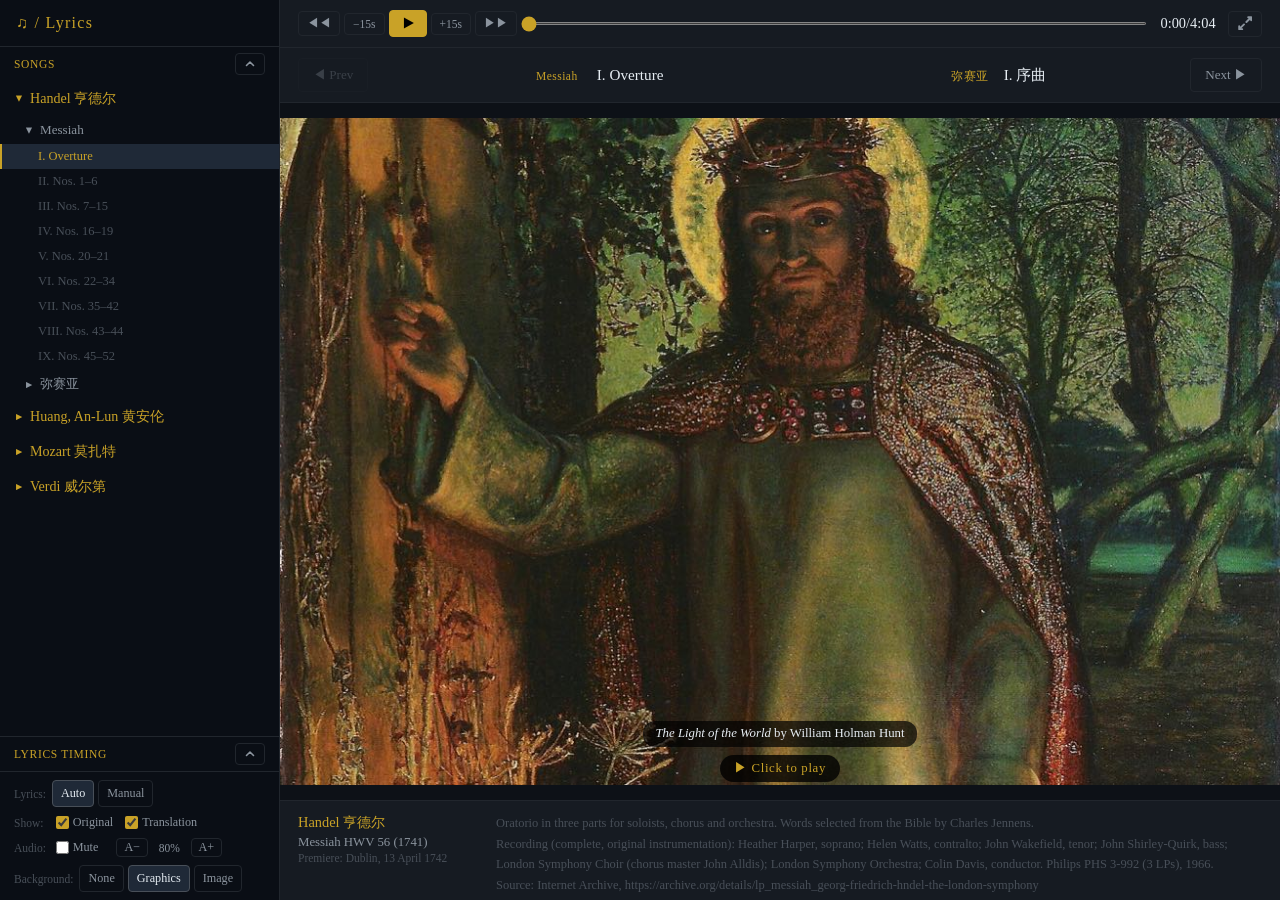
==== commit 36b1ed56: "Update thumbnail overlay to span full width for bilingual lyrics; adjust related styles and document" ====
--- a/index.html
+++ b/index.html
@@ -148,11 +148,10 @@
         <div class="bg-graphics"><span></span><span></span><span></span></div>
         <img class="bg-image" alt="">
       </div>
-      <!-- Thumbnail overlay: visible before playback, click to play. It covers exactly the lyrics panel(s) below it:
-           one panel, or two (original | translation, same split as the real lyrics) while the lyrics are bilingual -->
+      <!-- Thumbnail overlay: visible before playback, click to play. It covers exactly the lyrics panel(s) below it,
+           and the picture uses its full width (both columns while the lyrics are bilingual) -->
       <div id="thumbnail-overlay" class="hidden">
         <div class="thumbnail-panel"><img id="thumbnail-img" src="" alt=""></div>
-        <div class="thumbnail-panel thumbnail-panel-2"></div>
         <!-- The picture's title and painter (see PICTURE CAPTION in app.js), above the hint -->
         <div id="thumbnail-labels">
           <div id="picture-caption" hidden></div>
--- a/common.css
+++ b/common.css
@@ -534,7 +534,6 @@
    dims behind the lyrics as they fade in. Without a picture (.has-image) the usual thumbnail overlay shows */
 #song-display[data-bg="image"]:has(#lyrics-bg.has-image) #thumbnail-overlay { background: transparent; }
 #song-display[data-bg="image"]:has(#lyrics-bg.has-image) .thumbnail-panel { visibility: hidden; }
-#song-display[data-bg="image"]:has(#lyrics-bg.has-image) #thumbnail-labels { left: 16px; }
 #lyrics-container { transition: opacity 0.6s ease; }
 #song-display[data-bg="image"]:has(#lyrics-bg.has-image):has(#thumbnail-overlay:not(.hidden)) #lyrics-container {
   opacity: 0;
@@ -723,9 +722,9 @@
 
 /* ─── Thumbnail overlay (shown before playback starts) ───
    It is the placeholder of the lyrics panel(s): the same box as the real lyrics (the song area less
-   the same side margins, --lyrics-side-pad), and, while the lyrics are bilingual, the same two
-   columns split at --lyrics-original-width, with the divider between them. The thumbnail sits in the
-   first (original) panel and the hint in the second. */
+   the same side margins, --lyrics-side-pad). The picture uses the full width of that box, across both
+   columns while the lyrics are bilingual, scaled to fit it whole; the caption and hint are centered at
+   the bottom. */
 #thumbnail-overlay {
   position: absolute;
   inset: 0 var(--lyrics-side-pad);
@@ -750,21 +749,10 @@
   justify-content: center;
 }
 
-.thumbnail-panel-2 { display: none; }
-
-/* Two columns, like the lyrics (see "Bilingual lyrics" above) */
-#right-pane:has(#lyrics-inner.bilingual) #thumbnail-overlay {
-  display: grid;
-  grid-template-columns: var(--lyrics-original-width) 1fr;
-}
-#right-pane:has(#lyrics-inner.bilingual) .thumbnail-panel-2 {
-  display: block;
-  border-left: 1px solid var(--border);
-}
-
+/* As large as the panel allows, whole (scaled up too, so a smaller picture still fills the width or height) */
 #thumbnail-overlay img {
-  max-width: 100%;
-  max-height: 100%;
+  width: 100%;
+  height: 100%;
   object-fit: contain;
   display: block;
 }
@@ -806,10 +794,6 @@
   pointer-events: none;
 }
 
-/* Bilingual: the caption and hint are centered in the second panel, beside the picture */
-#right-pane:has(#lyrics-inner.bilingual) #thumbnail-labels {
-  left: calc(var(--lyrics-original-width) + 16px);
-}
 
 /* ─── Playback controls (first panel of the right pane) ─── */
 #playback-controls {
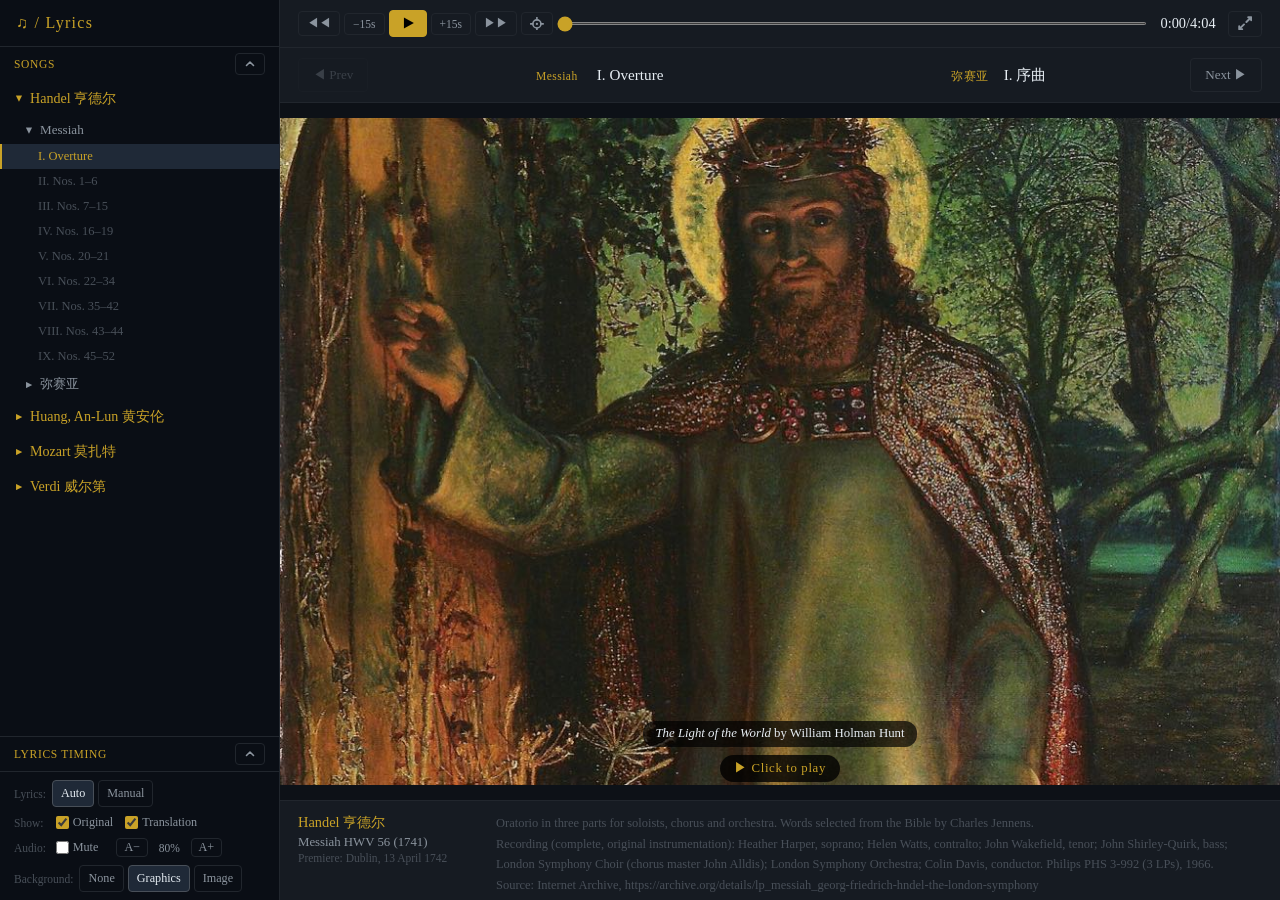
==== commit 5ddca516: "Add sync button to center current lyrics line on mobile" ====
--- a/index.html
+++ b/index.html
@@ -115,6 +115,11 @@
               aria-label="Play / Pause"><svg viewBox="0 0 12 12" aria-hidden="true"><path d="M2.5 1.25 11 6l-8.5 4.75z"/></svg></button>
       <button class="ctrl-btn" id="btn-ff-15"        title="Fast forward 15 seconds">+15s</button>
       <button class="ctrl-btn" id="btn-ff-end"       title="Fast forward to end">&#9654;&#xFE0E;&#9654;&#xFE0E;</button>
+      <!-- Scrolls the lyrics back to the highlighted line, in the middle (a crosshair, as a map's "my location") -->
+      <button class="ctrl-btn" id="btn-sync"         title="Sync: show the selected lyric line in the center"
+              aria-label="Show the selected lyric line in the center"><svg viewBox="0 0 12 12"
+              aria-hidden="true"><circle cx="6" cy="6" r="3.5"/><circle class="dot" cx="6" cy="6" r="1"/><path
+              d="M6 .5v2M6 9.5v2M.5 6h2M9.5 6h2"/></svg></button>
       <input  type="range"     id="progress-bar" min="0" max="10000" value="0" step="1">
       <!-- The time and Max stay together: on a phone they wrap to their own row as one -->
       <div id="time-max">
--- a/common.css
+++ b/common.css
@@ -47,7 +47,10 @@
 #app {
   display: grid;
   grid-template-columns: 280px 1fr;
+  /* The visible height, as the body's: on a phone 100vh is the height with the browser's toolbars hidden, so with
+     them shown the bottom of the app would be under them, and the lyrics centered lower than their visible middle */
   height: 100vh;
+  height: 100dvh;
 }
 
 /* ============ LEFT PANE ============ */
@@ -600,6 +603,7 @@
   overflow-y: auto;
   scroll-behavior: smooth;
   padding: 0 var(--lyrics-side-pad);
+  container-type: size;  /* its height is the cqh of the space under the lyrics (see below) */
 }
 
 #lyrics-inner {
@@ -612,6 +616,11 @@
   flex: 1;
   min-height: 40px;
 }
+
+/* Under the lyrics (the last spacer, see renderLyrics), half the panel at least, so the last lines can be centered
+   too, wrapped part and all, like every other line. With only 40px there, the last line sat at the panel's bottom
+   edge, where its wrapped part could be hidden (e.g. by a phone browser's toolbar over the bottom of the screen) */
+.lyrics-spacer:last-child { min-height: 50cqh; }
 
 .lyric-meta {
   font-size: 0.78rem;
@@ -678,8 +687,8 @@
   top: 0;
   bottom: 0;
   left: var(--lyrics-original-width);
-  width: 13px;
-  margin-left: -6px;
+  width: 9px;
+  margin-left: -4px;
   cursor: col-resize;
   touch-action: none;
   z-index: 1;
@@ -690,7 +699,7 @@
   position: absolute;
   top: 0;
   bottom: 0;
-  left: 6px;
+  left: 4px;
   border-left: 1px solid var(--border);
   transition: border-color 0.15s;
 }
@@ -709,8 +718,9 @@
 /* Same (invisible) left border as a line, so the heading's columns line up with the lines' */
 #lyrics-inner.bilingual .lyric-meta { border-left: 3px solid transparent; }
 
-#lyrics-inner.bilingual .lyric-original    { padding: 0 24px 0 14px; }
-#lyrics-inner.bilingual .lyric-translation { padding: 0 14px 0 24px; }
+/* Small side padding: 6px at the outer edges, 4px each side of the divider (just clear of its 9px grab area) */
+#lyrics-inner.bilingual .lyric-original    { padding: 0 4px 0 6px; }
+#lyrics-inner.bilingual .lyric-translation { padding: 0 6px 0 4px; }
 
 .no-song-msg {
   color: var(--text-muted);
@@ -870,9 +880,21 @@
   fill: currentColor;
 }
 
-/* The five playback buttons (Max, inside #time-max, is not a direct child): compact */
+/* The six playback buttons (Max, inside #time-max, is not a direct child): compact */
 #playback-controls > .ctrl-btn { padding: 4px 8px; font-size: 0.72rem; }
 #playback-controls > #btn-play-pause { padding: 4px 11px; min-width: 36px; font-size: 0.88rem; }
+
+/* Sync: a crosshair, drawn in lines as Max's arrows, with a dot in the middle; the size of the text beside it */
+#btn-sync svg {
+  width: 1.2em;
+  height: 1.2em;
+  vertical-align: -0.25em;
+  fill: none;
+  stroke: currentColor;
+  stroke-width: 1.4;
+  stroke-linecap: round;
+}
+#btn-sync svg .dot { fill: currentColor; stroke: none; }
 
 /* Max: a larger icon */
 #btn-maximize { padding: 3px 9px; font-size: 1rem; }
@@ -1111,7 +1133,7 @@
    and gets the two-pane layout, so turning the phone doesn't make the right side's text, the playback buttons and
    the spaces between them larger (which could push Max out of sight) ─── */
 @media (max-width: 700px), (orientation: landscape) and (max-height: 500px) and (pointer: coarse) {
-  /* The five playback buttons keep the desktop's size and look (they fit: the progress bar has a row of its own in
+  /* The six playback buttons keep the desktop's size and look (they fit: the progress bar has a row of its own in
      portrait, and the right pane is wide enough in landscape); a little less space between them and around the row */
   #playback-controls { padding: 6px 4px 6px 8px; gap: 3px; }
   #btn-maximize { padding: 2px 7px; font-size: 0.9rem; }
@@ -1124,6 +1146,13 @@
   #app.lyrics-maximized .lyric-line { font-size: calc(1.35rem * var(--lyrics-font-scale, 1)); }
 }
 
+/* A narrow phone (e.g. 360px): the playback buttons 4px narrower each, so the time and Max still fit on their row
+   with the six buttons (24px; with the desktop's padding they would go to a row of their own below 375px) */
+@media (max-width: 380px) {
+  #playback-controls > .ctrl-btn { padding-left: 6px; padding-right: 6px; }
+  #playback-controls > #btn-play-pause { padding-left: 9px; padding-right: 9px; }
+}
+
 /* Lyrics font size adjuster (next to the Mute box) */
 #font-size-ctl { display: inline-flex; align-items: center; gap: 4px; margin-left: 6px; }
 #font-size-ctl .ctrl-btn { padding: 1px 7px; font-size: 0.76rem; }
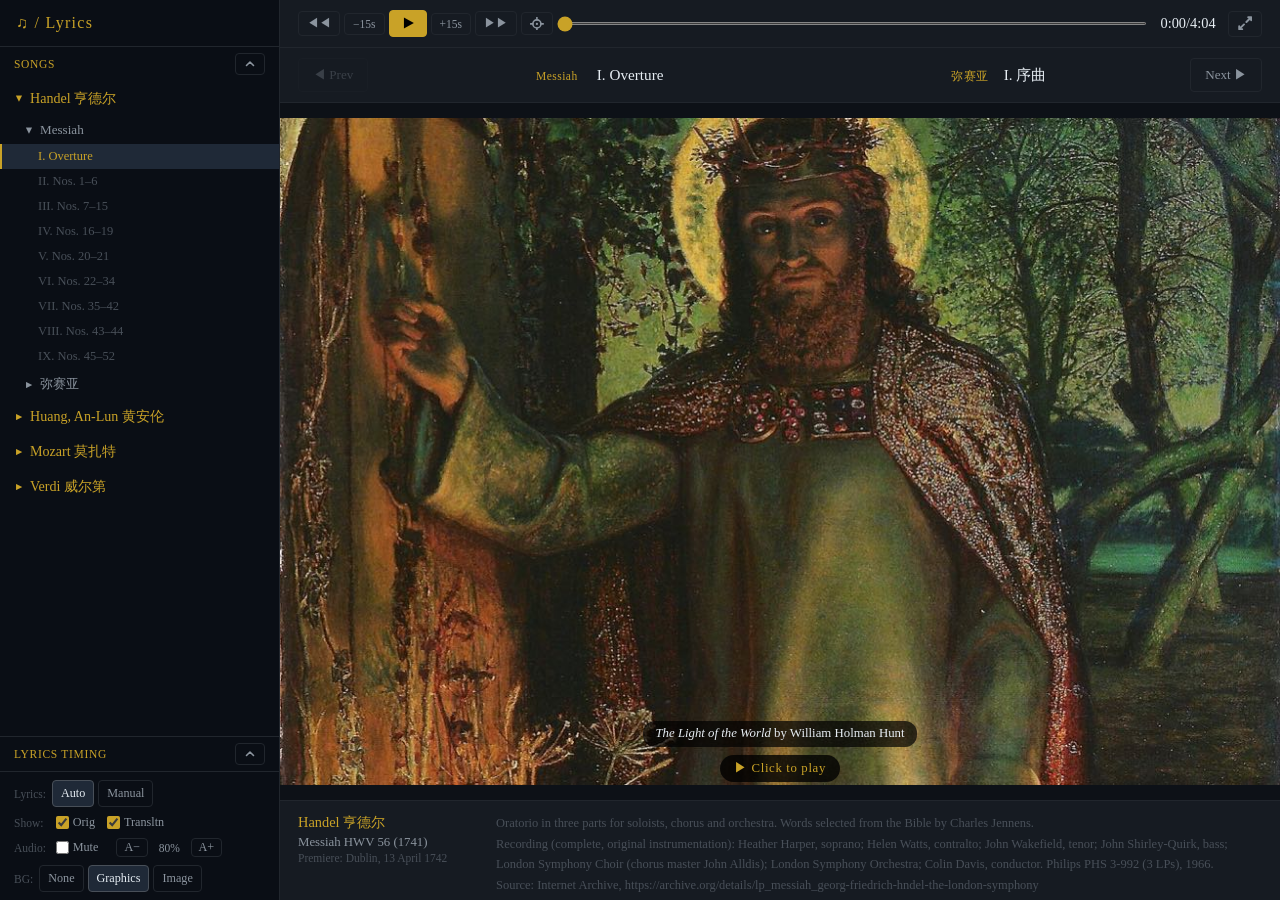
==== commit 6be91484: "Shorten labels in View Options panel: change "Original" to "Orig", "Translation" to "Transltn", and " ====
--- a/index.html
+++ b/index.html
@@ -69,8 +69,8 @@
         <div id="lyrics-shown" role="group" aria-label="Lyrics shown"
              title="Which lyrics and titles to show; at least one must be checked">
           <span id="lyrics-shown-label">Show:</span>
-          <label><input type="checkbox" value="original"    checked> Original</label>
-          <label><input type="checkbox" value="translation" checked> Translation</label>
+          <label title="Original"><input type="checkbox" value="original"    checked> Orig</label>
+          <label title="Translation"><input type="checkbox" value="translation" checked> Transltn</label>
         </div>
         <!-- On a mobile device the Mute box is hidden and the row is titled Font: instead (see common.css) -->
         <div id="audio-options" role="group" aria-labelledby="audio-options-label">
@@ -84,7 +84,7 @@
         </div>
         <!-- Behind the lyrics panel: the plain page color, graphics or a picture (see BACKGROUND in app.js) -->
         <div id="background-toggle" role="group" aria-label="Lyrics background">
-          <span id="background-toggle-label">Background:</span>
+          <span id="background-toggle-label" title="Background">BG:</span>
           <button class="ctrl-btn" data-bg="none"     title="Plain background">None</button>
           <button class="ctrl-btn" data-bg="graphics" title="Soft colored lights, drifting while the music plays">Graphics</button>
           <button class="ctrl-btn" data-bg="image"    title="The movement's picture, dimmed and blurred">Image</button>
@@ -141,6 +141,11 @@
       <button class="ctrl-btn" id="btn-next">Next &#9654;</button>
       <button class="ctrl-btn" id="btn-play-pause-max" title="Play / Pause (Space)"
               aria-label="Play / Pause" hidden><svg viewBox="0 0 12 12" aria-hidden="true"><path d="M2.5 1.25 11 6l-8.5 4.75z"/></svg></button>
+      <!-- Sync in maximized lyrics mode, where the playback controls (with btn-sync) are hidden -->
+      <button class="ctrl-btn" id="btn-sync-max"     title="Sync: show the selected lyric line in the center"
+              aria-label="Show the selected lyric line in the center" hidden><svg viewBox="0 0 12 12"
+              aria-hidden="true"><circle cx="6" cy="6" r="3.5"/><circle class="dot" cx="6" cy="6" r="1"/><path
+              d="M6 .5v2M6 9.5v2M.5 6h2M9.5 6h2"/></svg></button>
       <button class="ctrl-btn" id="btn-restore" title="Back to the normal layout (Esc)"
               aria-label="Back to the normal layout" hidden><svg viewBox="0 0 12 12"
               aria-hidden="true"><path d="M11 1 7 5M7 2.5V5h2.5M1 11l4-4M2.5 7H5v2.5"/></svg></button>
--- a/common.css
+++ b/common.css
@@ -885,7 +885,8 @@
 #playback-controls > #btn-play-pause { padding: 4px 11px; min-width: 36px; font-size: 0.88rem; }
 
 /* Sync: a crosshair, drawn in lines as Max's arrows, with a dot in the middle; the size of the text beside it */
-#btn-sync svg {
+#btn-sync svg,
+#btn-sync-max svg {
   width: 1.2em;
   height: 1.2em;
   vertical-align: -0.25em;
@@ -894,13 +895,18 @@
   stroke-width: 1.4;
   stroke-linecap: round;
 }
-#btn-sync svg .dot { fill: currentColor; stroke: none; }
+#btn-sync svg .dot,
+#btn-sync-max svg .dot { fill: currentColor; stroke: none; }
 
 /* Max: a larger icon */
 #btn-maximize { padding: 3px 9px; font-size: 1rem; }
 
+/* The progress bar takes whatever room the buttons, the time and Max leave, down to 40px. width: 0 replaces the
+   range input's own width (about 129px), which would otherwise be the least the row can be: wider than the right
+   pane on a phone in landscape, pushing Max out of sight */
 #progress-bar {
-  flex: 1;
+  flex: 1 1 0;
+  width: 0;
   height: 3px;
   accent-color: var(--accent);
   cursor: pointer;
@@ -1044,8 +1050,12 @@
 #app.lyrics-maximized #left-pane,
 #app.lyrics-maximized #playback-controls,
 #app.lyrics-maximized #info-pane,
-#app.lyrics-maximized #song-nav > :not(#now-playing):not(#btn-play-pause-max):not(#btn-restore) { display: none; }
+#app.lyrics-maximized #song-nav > :not(#now-playing):not(#btn-play-pause-max):not(#btn-sync-max):not(#btn-restore) {
+  display: none;
+}
+/* Maximized, the top bar has its own play / pause, Sync and restore buttons (the playback controls are hidden) */
 #app.lyrics-maximized #btn-play-pause-max,
+#app.lyrics-maximized #btn-sync-max,
 #app.lyrics-maximized #btn-restore { display: inline-block; }
 /* The maximize and restore buttons' icons (no labels): two arrows pointing out to the corners (maximize), and the
    reverse, two arrows pointing in to the middle (restore). Sized in rem, not em, so both are the same size although
@@ -1134,7 +1144,8 @@
    the spaces between them larger (which could push Max out of sight) ─── */
 @media (max-width: 700px), (orientation: landscape) and (max-height: 500px) and (pointer: coarse) {
   /* The six playback buttons keep the desktop's size and look (they fit: the progress bar has a row of its own in
-     portrait, and the right pane is wide enough in landscape); a little less space between them and around the row */
+     portrait, and in landscape it shrinks to leave them, the time and Max room); a little less space between them
+     and around the row */
   #playback-controls { padding: 6px 4px 6px 8px; gap: 3px; }
   #btn-maximize { padding: 2px 7px; font-size: 0.9rem; }
   #time-max { gap: 8px; }
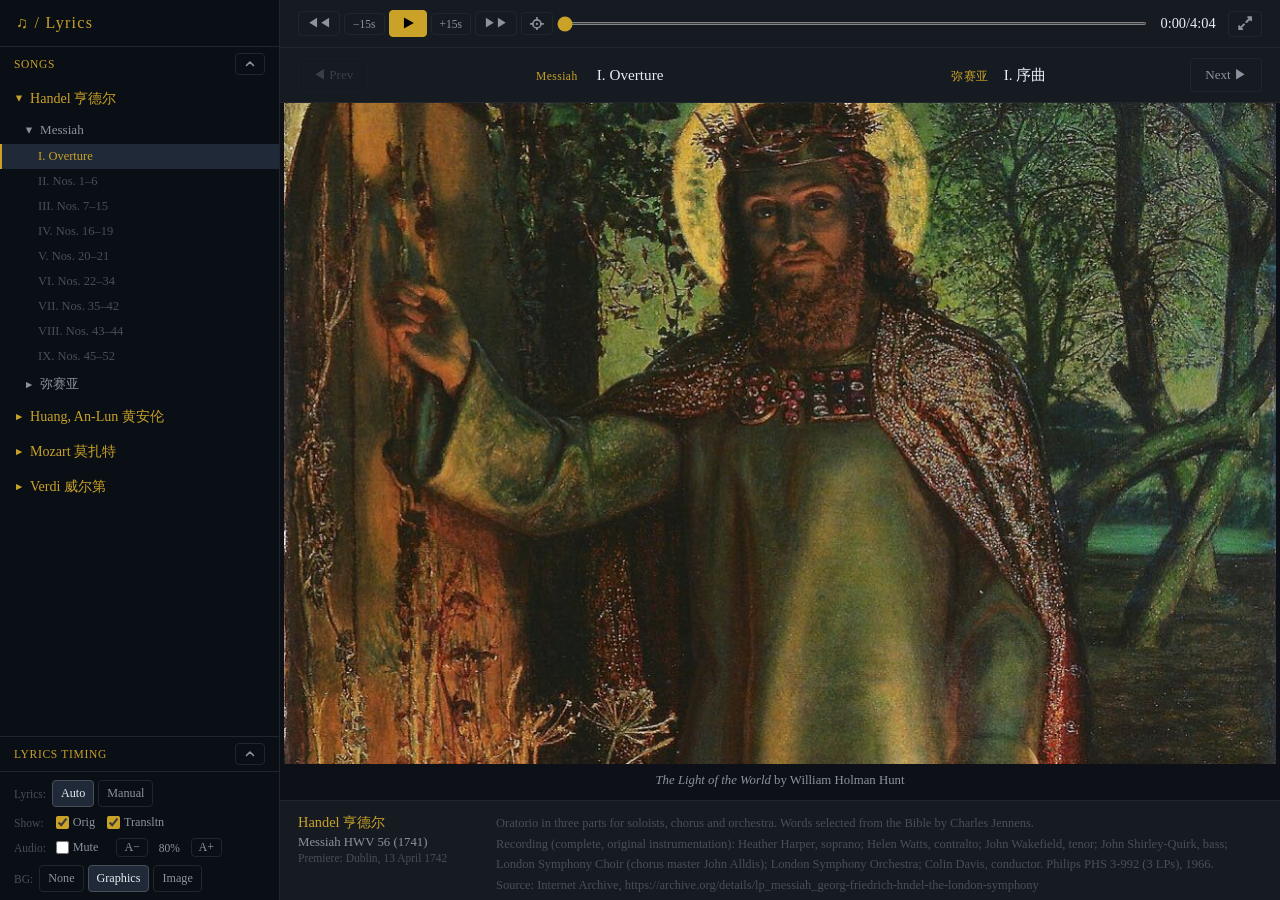
==== commit 01f0455a: "Update thumbnail overlay: move caption below picture and remove "Click to play" hint. Adjust styles " ====
--- a/index.html
+++ b/index.html
@@ -161,12 +161,9 @@
       <!-- Thumbnail overlay: visible before playback, click to play. It covers exactly the lyrics panel(s) below it,
            and the picture uses its full width (both columns while the lyrics are bilingual) -->
       <div id="thumbnail-overlay" class="hidden">
-        <div class="thumbnail-panel"><img id="thumbnail-img" src="" alt=""></div>
-        <!-- The picture's title and painter (see PICTURE CAPTION in app.js), above the hint -->
-        <div id="thumbnail-labels">
-          <div id="picture-caption" hidden></div>
-          <div id="thumbnail-play-hint">&#9654; Click to play</div>
-        </div>
+        <img id="thumbnail-img" src="" alt="">
+        <!-- The picture's title and painter (see PICTURE CAPTION in app.js), below it -->
+        <div id="picture-caption" hidden></div>
       </div>
       <div id="manual-hint" hidden><span id="rec-indicator" hidden>&#9679; REC</span>&darr;&rarr; next &nbsp; &uarr;&larr; back &nbsp; (swipe: up = next, down = back)</div>
       <div id="lyrics-container">
--- a/common.css
+++ b/common.css
@@ -532,11 +532,22 @@
 }
 
 /* Image mode before playback, while the thumbnail overlay is up (see "Thumbnail overlay" below): the movement's
-   picture is shown as it is, sharp and not dimmed, filling the song area, with "▶ Click to play" over it; the overlay
-   is see-through, its thumbnail and the lyrics hidden. When the music starts (the overlay goes) the picture blurs and
-   dims behind the lyrics as they fade in. Without a picture (.has-image) the usual thumbnail overlay shows */
-#song-display[data-bg="image"]:has(#lyrics-bg.has-image) #thumbnail-overlay { background: transparent; }
-#song-display[data-bg="image"]:has(#lyrics-bg.has-image) .thumbnail-panel { visibility: hidden; }
+   picture is shown as it is, sharp and not dimmed, filling the song area, with its caption over it at the bottom, on
+   a dark band so it is readable over any picture; the overlay is see-through, its thumbnail and the lyrics hidden.
+   When the music starts (the overlay goes) the picture blurs and dims behind the lyrics as they fade in. Without a
+   picture (.has-image) the usual thumbnail overlay shows */
+#song-display[data-bg="image"]:has(#lyrics-bg.has-image) #thumbnail-overlay {
+  background: transparent;
+  justify-content: flex-end;
+  padding-bottom: 18px;
+}
+#song-display[data-bg="image"]:has(#lyrics-bg.has-image) #thumbnail-img { display: none; }
+#song-display[data-bg="image"]:has(#lyrics-bg.has-image) #picture-caption {
+  background: rgba(0,0,0,0.7);
+  color: var(--text-primary);
+  padding: 4px 12px;
+  border-radius: 12px;
+}
 #lyrics-container { transition: opacity 0.6s ease; }
 #song-display[data-bg="image"]:has(#lyrics-bg.has-image):has(#thumbnail-overlay:not(.hidden)) #lyrics-container {
   opacity: 0;
@@ -730,79 +741,55 @@
   margin-top: 40px;
 }
 
-/* ─── Thumbnail overlay (shown before playback starts) ───
+/* ─── Thumbnail overlay (shown before playback starts; a click on it plays) ───
    It is the placeholder of the lyrics panel(s): the same box as the real lyrics (the song area less
    the same side margins, --lyrics-side-pad). The picture uses the full width of that box, across both
-   columns while the lyrics are bilingual, scaled to fit it whole; the caption and hint are centered at
-   the bottom. */
+   columns while the lyrics are bilingual, scaled to fit it whole; its caption is right below it, and the
+   two are centered in the box together. */
 #thumbnail-overlay {
   position: absolute;
   inset: 0 var(--lyrics-side-pad);
   display: flex;
+  flex-direction: column;
+  justify-content: center;
+  align-items: center;
+  gap: 8px;
   background: var(--bg-primary);
   z-index: 10;
   cursor: pointer;
   transition: opacity 0.6s ease;
 }
+/* With a caption, a little space between it and the bottom of the box */
+#thumbnail-overlay:has(#picture-caption:not([hidden])) { padding-bottom: 10px; }
 
 #thumbnail-overlay.hidden {
   opacity: 0;
   pointer-events: none;
 }
 
-.thumbnail-panel {
-  flex: 1;
-  min-width: 0;
+/* The picture: the full width of the box, whole (scaled up too, so a smaller picture still fills the width or
+   height). Its box is as tall as the picture at that width, so the caption is right below it; a taller picture
+   shrinks to the height the caption leaves (its box then keeps the full width, the picture centered in it) */
+#thumbnail-img {
+  flex: 0 1 auto;
+  width: 100%;
+  height: auto;
   min-height: 0;
-  display: flex;
-  align-items: center;
-  justify-content: center;
-}
-
-/* As large as the panel allows, whole (scaled up too, so a smaller picture still fills the width or height) */
-#thumbnail-overlay img {
-  width: 100%;
-  height: 100%;
   object-fit: contain;
   display: block;
 }
 
-/* The picture's caption (see PICTURE CAPTION in app.js) above the hint, centered at the bottom */
-#thumbnail-labels {
-  position: absolute;
-  bottom: 18px;
-  left: 16px;
-  right: 16px;
-  display: flex;
-  flex-direction: column;
-  align-items: center;
-  gap: 8px;
-  pointer-events: none;
-}
-
+/* The picture's caption (see PICTURE CAPTION in app.js), right below it */
 #picture-caption {
-  max-width: 40em;
-  background: rgba(0,0,0,0.7);  /* readable over any picture */
-  color: var(--text-primary);
+  flex-shrink: 0;
+  max-width: min(40em, calc(100% - 32px));
+  color: var(--text-secondary);
   font-size: 0.8rem;
   line-height: 1.4;
-  padding: 4px 12px;
-  border-radius: 12px;
   text-align: center;
 }
 #picture-caption[hidden] { display: none; }
 #picture-caption cite { font-style: italic; }
-
-#thumbnail-play-hint {
-  background: rgba(0,0,0,0.8);  /* dark enough to read over a light picture too (Image background mode) */
-  color: var(--accent);
-  font-size: 0.8rem;
-  padding: 5px 14px;
-  border-radius: 20px;
-  letter-spacing: 0.05em;
-  white-space: nowrap;
-  pointer-events: none;
-}
 
 
 /* ─── Playback controls (first panel of the right pane) ─── */
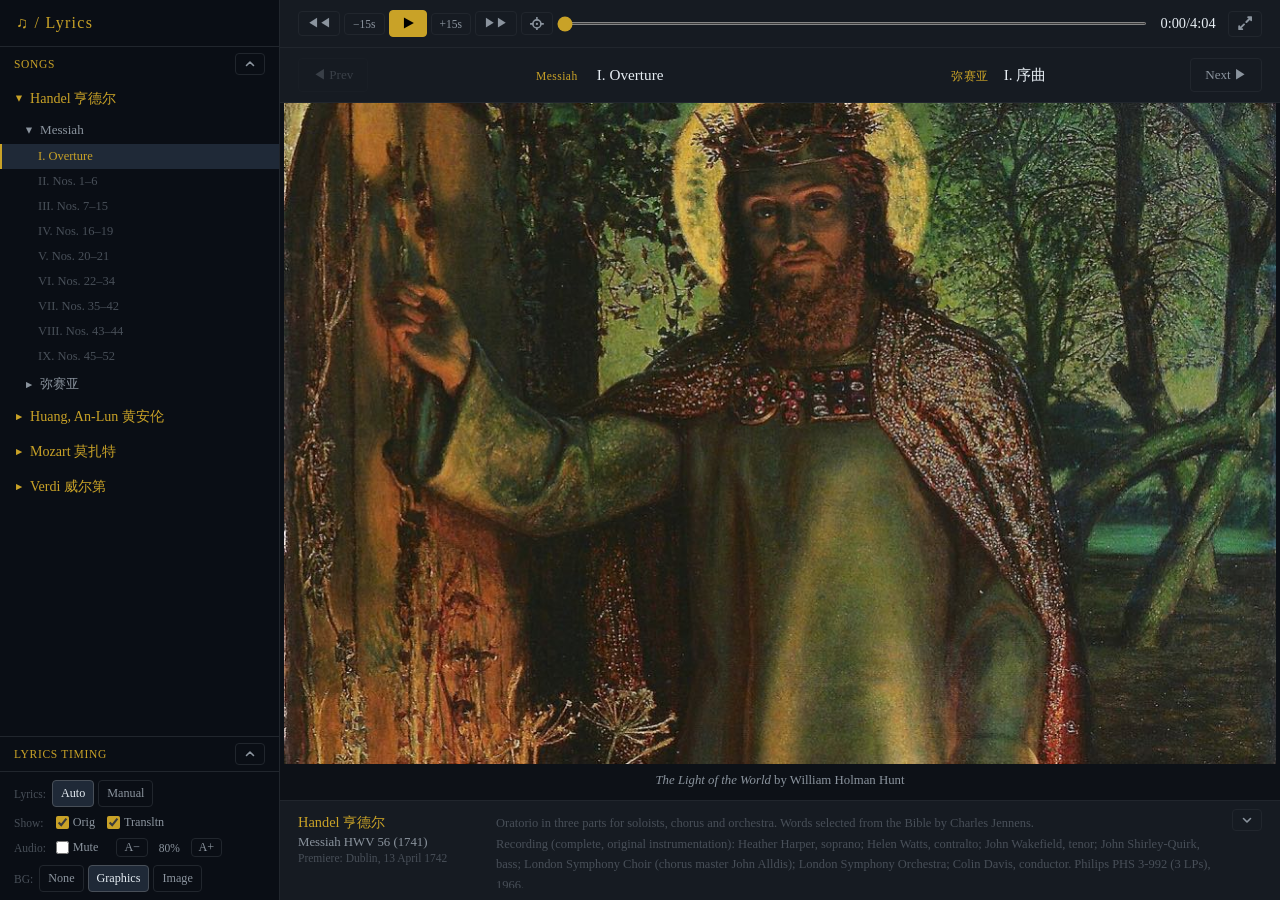
==== commit 1660f5d1: "Implement collapsible info pane with toggle functionality and update styles for better layout" ====
--- a/index.html
+++ b/index.html
@@ -175,14 +175,21 @@
       </div>
     </div>
 
-    <!-- Info pane -->
+    <!-- Info pane: open by default; the arrow collapses it to its INFO title bar (see setInfoPaneOpen) -->
     <div id="info-pane">
-      <div id="info-left">
-        <div id="info-composer">&#8212;</div>
-        <div id="info-work"></div>
-        <div id="info-dates"></div>
-      </div>
-      <div id="info-description">Select a song to see composer and work details.</div>
+      <div id="info-header">
+        <h2>INFO</h2>
+        <button class="ctrl-btn" id="btn-info-toggle" aria-expanded="true" aria-controls="info-body"
+                title="Hide info"><svg viewBox="0 0 12 12" aria-hidden="true"><path d="M2.5 7.5 6 4l3.5 3.5"/></svg></button>
+      </div>
+      <div id="info-body">
+        <div id="info-left">
+          <div id="info-composer">&#8212;</div>
+          <div id="info-work"></div>
+          <div id="info-dates"></div>
+        </div>
+        <div id="info-description">Select a song to see composer and work details.</div>
+      </div>
     </div>
 
   </main>
--- a/common.css
+++ b/common.css
@@ -216,15 +216,18 @@
   letter-spacing: 0.06em;
 }
 
-/* Up arrow; turned to point down while the panel is open. The Songs panel's arrow (above) looks the same */
+/* Up arrow; turned to point down while the panel is open. The Songs panel's arrow (above) and the info pane's (at the
+   bottom of the right pane) look the same */
 #btn-timing-toggle,
-#btn-tree-toggle {
+#btn-tree-toggle,
+#btn-info-toggle {
   margin-left: auto;
   display: flex;
   padding: 4px 8px;
 }
 #btn-timing-toggle svg,
-#btn-tree-toggle svg {
+#btn-tree-toggle svg,
+#btn-info-toggle svg {
   width: 12px;
   height: 12px;
   fill: none;
@@ -377,7 +380,7 @@
 /* ============ RIGHT PANE ============ */
 #right-pane {
   display: grid;
-  grid-template-rows: auto auto 1fr 100px;
+  grid-template-rows: auto auto 1fr auto;  /* the info pane: 100px, or its title bar while collapsed */
   overflow: hidden;
 }
 
@@ -991,16 +994,55 @@
   z-index: 5;
 }
 
-/* ─── Info Pane ─── */
+/* ─── Info Pane: open by default; its arrow collapses it to an INFO title bar, giving the lyrics the room ─── */
 #info-pane {
   display: flex;
   align-items: flex-start;
   gap: 18px;
+  height: 100px;
   padding: 12px 18px;
   background: var(--bg-secondary);
   border-top: 1px solid var(--border);
+  overflow: hidden;
+}
+
+/* Open: the details fill the pane and scroll when long; the arrow (alone: the title shows only while collapsed) is at
+   the top right, where it stays when the pane is collapsed */
+#info-body {
+  flex: 1;
+  min-width: 0;
+  align-self: stretch;
+  display: flex;
+  align-items: flex-start;
+  gap: 18px;
   overflow-y: auto;
 }
+
+#info-header {
+  order: 1;
+  flex-shrink: 0;
+  display: flex;
+  align-items: center;
+  margin-top: -4px;  /* the arrow's padding: its top lines up with the first line of the details */
+}
+
+#info-header h2 {
+  display: none;
+  font-size: 0.72rem;
+  font-weight: normal;
+  color: var(--accent);
+  letter-spacing: 0.06em;
+}
+
+/* Docked at the bottom, the pane opens upward, as the LYRICS TIMING panel: the arrow points up while collapsed, down
+   while open */
+#info-pane:not(.collapsed) #btn-info-toggle { transform: rotate(180deg); }
+
+/* Collapsed: only the title and the arrow show */
+#info-pane.collapsed { height: auto; padding-top: 6px; padding-bottom: 6px; }
+#info-pane.collapsed #info-body { display: none; }
+#info-pane.collapsed #info-header { flex: 1; margin-top: 0; }
+#info-pane.collapsed #info-header h2 { display: block; }
 
 #info-left {
   flex-shrink: 0;
@@ -1123,7 +1165,8 @@
   #playback-controls { flex-wrap: wrap; justify-content: center; }
   #progress-bar { flex: 1 1 100%; order: 1; margin: 1px 0 -6px; }
   #time-max { flex: 1 0 auto; justify-content: flex-end; }
-  #info-pane { max-height: 64px; padding: 6px 10px; gap: 10px; }
+  #info-pane { height: auto; max-height: 64px; padding: 6px 10px; gap: 10px; }
+  #info-body { gap: 10px; }
 }
 
 /* ─── Smartphone sizes: in portrait (the layout above) and also in landscape, where the phone is wider than 700px
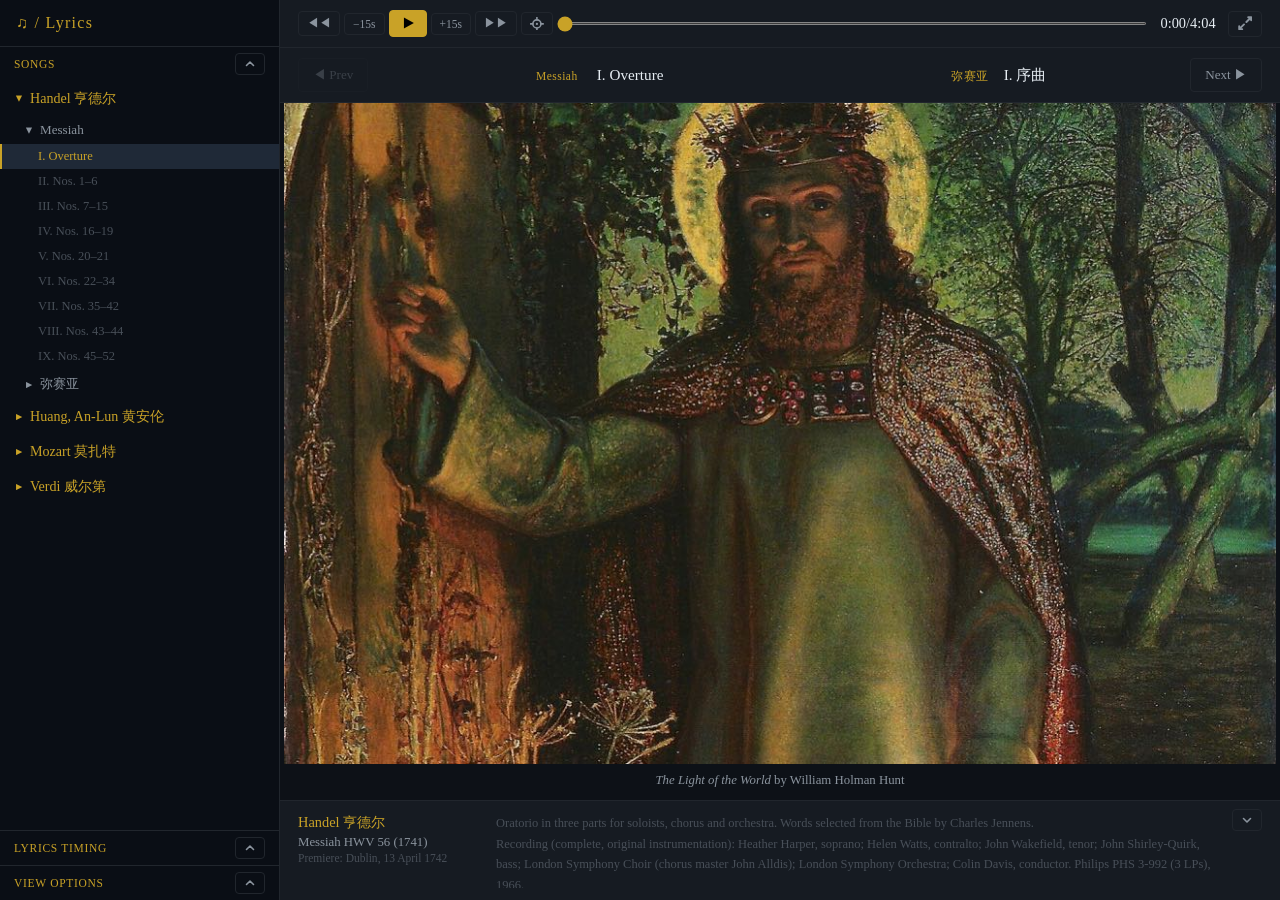
==== commit 2d257ee1: "Make View Options panel collapsible on all screens: update CSS for consistent behavior and enhance R" ====
--- a/index.html
+++ b/index.html
@@ -54,7 +54,7 @@
       </div>
     </div>
     <div id="view-panel" class="collapsed">
-      <!-- Smartphone only: the panel starts collapsed to this title bar unless the URL says open; see setViewPanelOpen -->
+      <!-- Collapsed to this title bar by default; the arrow opens it (see setViewPanelOpen) -->
       <div id="view-header">
         <h2>VIEW OPTIONS</h2>
         <button class="ctrl-btn" id="btn-view-toggle" aria-expanded="false" aria-controls="view-body"
--- a/common.css
+++ b/common.css
@@ -216,10 +216,11 @@
   letter-spacing: 0.06em;
 }
 
-/* Up arrow; turned to point down while the panel is open. The Songs panel's arrow (above) and the info pane's (at the
-   bottom of the right pane) look the same */
+/* Up arrow; turned to point down while the panel is open. The Songs panel's arrow (above), the View Options panel's
+   (below) and the info pane's (at the bottom of the right pane) look the same */
 #btn-timing-toggle,
 #btn-tree-toggle,
+#btn-view-toggle,
 #btn-info-toggle {
   margin-left: auto;
   display: flex;
@@ -227,6 +228,7 @@
 }
 #btn-timing-toggle svg,
 #btn-tree-toggle svg,
+#btn-view-toggle svg,
 #btn-info-toggle svg {
   width: 12px;
   height: 12px;
@@ -324,10 +326,34 @@
   gap: 8px;
 }
 
-/* Title bar and arrow: smartphones only, where the panel is collapsible (see the max-width media query at the end) */
-#view-header { display: none; }
-
-#view-panel .ctrl-btn { padding: 5px 8px; font-size: 0.76rem; }
+/* Title bar with an arrow (the arrow's look: see #btn-timing-toggle). Collapsed (the default): only the title and the
+   arrow show. Docked at the bottom of the pane, the panel opens upward like the LYRICS TIMING panel, so the arrow
+   points up while collapsed and down while open (where it opens downward instead, the reverse: see below) */
+#view-header { display: flex; align-items: center; justify-content: space-between; }
+#view-panel:not(.collapsed) #view-header { margin-bottom: 6px; }
+#view-header h2 {
+  font-size: 0.72rem;
+  font-weight: normal;
+  color: var(--accent);
+  letter-spacing: 0.06em;
+}
+#view-panel:not(.collapsed) #btn-view-toggle { transform: rotate(180deg); }
+#view-panel.collapsed { padding-top: 6px; padding-bottom: 6px; }
+#view-panel.collapsed #view-body { display: none; }
+
+/* The panel opens downward (the title stays, the options push what is below them down) in the smartphone layout, and
+   on a mobile device while the SONGS panel is collapsed (with no timing panel to keep it docked at the bottom, it
+   moves up under the SONGS title bar): the arrow points down while collapsed and up while open, like the SONGS arrow */
+@media (max-width: 700px) {
+  #view-panel.collapsed #btn-view-toggle { transform: rotate(180deg); }
+  #view-panel:not(.collapsed) #btn-view-toggle { transform: none; }
+}
+@media (pointer: coarse) and (hover: none) {
+  #tree-panel.collapsed ~ #view-panel.collapsed #btn-view-toggle { transform: rotate(180deg); }
+  #tree-panel.collapsed ~ #view-panel:not(.collapsed) #btn-view-toggle { transform: none; }
+}
+
+#view-body .ctrl-btn { padding: 5px 8px; font-size: 0.76rem; }
 
 /* Original / Translation check boxes, and the Mute check box: a row each */
 #lyrics-shown,
@@ -1130,31 +1156,6 @@
   #tree-header { position: sticky; top: 0; background: var(--bg-nav); z-index: 2; }
   #view-panel { position: sticky; bottom: 0; background: var(--bg-nav); z-index: 2; }
 
-  /* View panel: collapsible; collapsed (only its title and the arrow) by default. It opens downward (the title stays,
-     the options push the lyrics down), so the arrow points down while collapsed and up while open — the reverse of
-     the LYRICS TIMING arrow on a wider window, whose panel is docked at the bottom and opens upward */
-  #view-header { display: flex; align-items: center; justify-content: space-between; }
-  #view-panel:not(.collapsed) #view-header { margin-bottom: 6px; }
-  #view-header h2 {
-    font-size: 0.72rem;
-    font-weight: normal;
-    color: var(--accent);
-    letter-spacing: 0.06em;
-  }
-  #btn-view-toggle { display: flex; margin-left: auto; padding: 4px 8px; }
-  #btn-view-toggle svg {
-    width: 12px;
-    height: 12px;
-    fill: none;
-    stroke: currentColor;
-    stroke-width: 1.6;
-    stroke-linecap: round;
-    stroke-linejoin: round;
-  }
-  #view-panel.collapsed #btn-view-toggle { transform: rotate(180deg); }
-  #view-panel.collapsed { padding-top: 6px; padding-bottom: 6px; }
-  #view-panel.collapsed #view-body { display: none; }
-
   #song-nav { padding: 6px 8px; gap: 6px; }
   #song-nav .ctrl-btn { padding: 7px 10px; }
   /* The time and Max at the right end of their row (if they don't fit after the buttons, a row of their own); the
